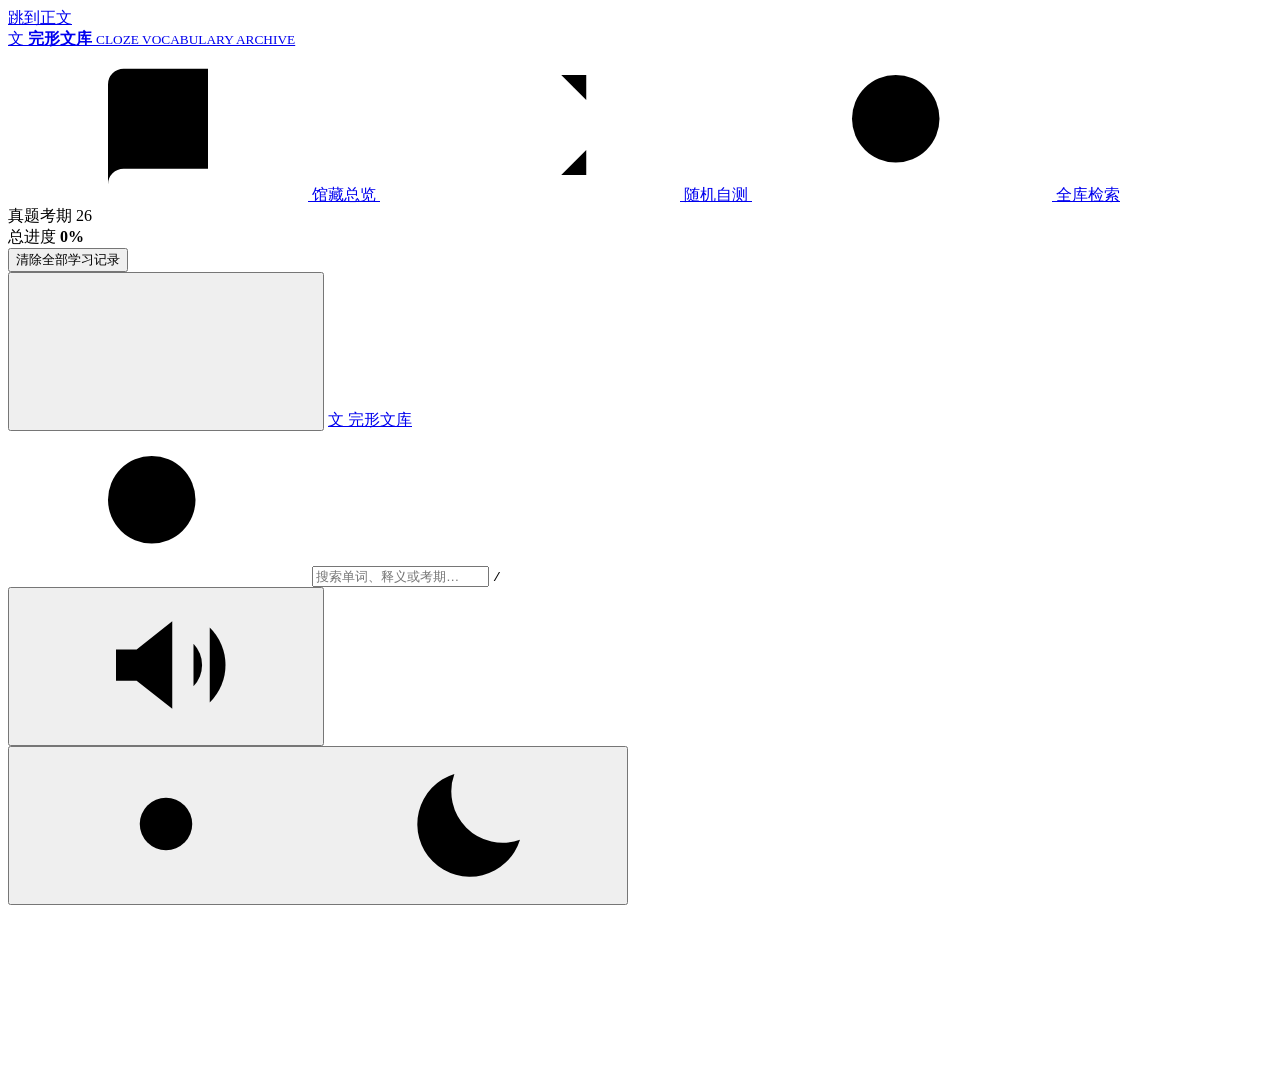
==== index.html @ 335068ad "Add files via upload" ====
<!DOCTYPE html>
<html lang="zh-CN" data-theme="light">
<head>
<meta charset="utf-8">
<meta name="viewport" content="width=device-width, initial-scale=1, viewport-fit=cover">
<title>真题完形补文词汇文库 · 自考英语（专升本）</title>
<meta name="description" content="自考英语（专升本）历年真题完形补文词汇对照文库：收录 2013—2026 年 26 套真题、261 个考点。答案以挖空呈现，点击即可揭示，支持单词发音、检索、随机自测与学习进度记录。">
<meta property="og:title" content="真题完形补文词汇文库">
<meta property="og:description" content="2013—2026 年 26 套自考英语（专升本）真题，261 个完形补文考点。点击挖空揭示答案，支持单词发音、检索、自测与进度记录。">
<meta property="og:type" content="website">
<meta name="theme-color" content="#f4efe4">
<link rel="icon" href="assets/favicon.svg" type="image/svg+xml">
<link rel="stylesheet" href="assets/css/main.css">
<script>
  (function () {
    try {
      var raw = localStorage.getItem("cloze-library-v1");
      var saved = raw ? JSON.parse(raw) : {};
      var theme = saved.theme || (window.matchMedia("(prefers-color-scheme: dark)").matches ? "dark" : "light");
      document.documentElement.dataset.theme = theme;
      document.querySelector('meta[name="theme-color"]').setAttribute("content", theme === "dark" ? "#131519" : "#f4efe4");
    } catch (e) { /* 首次访问或隐私模式 */ }
  })();
</script>
</head>
<body>
<a class="skip-link" href="#view" id="skipLink">跳到正文</a>
<noscript><div class="noscript">本站的挖空揭示、检索与学习进度依赖 JavaScript，请启用后刷新页面。</div></noscript>

<div class="app">
  <aside class="sidebar" id="sidebar" aria-label="文库目录">
    <div class="brand">
      <a class="brand-link" href="#/">
        <span class="seal" aria-hidden="true">文</span>
        <span class="brand-text">
          <strong>完形文库</strong>
          <small>CLOZE&nbsp;VOCABULARY&nbsp;ARCHIVE</small>
        </span>
      </a>
    </div>

    <div class="side-scroll">
      <nav class="side-nav" aria-label="导航">
        <a class="side-link" href="#/" data-nav="home">
          <svg class="icon" aria-hidden="true"><use href="#i-book"></use></svg>
          <span>馆藏总览</span>
        </a>
        <a class="side-link" href="#/quiz" data-nav="quiz">
          <svg class="icon" aria-hidden="true"><use href="#i-shuffle"></use></svg>
          <span>随机自测</span>
        </a>
        <a class="side-link" href="#/search" data-nav="search">
          <svg class="icon" aria-hidden="true"><use href="#i-search"></use></svg>
          <span>全库检索</span>
        </a>

        <div class="side-label">真题考期 <span id="paperCount">26</span></div>
        <div id="paperNav" class="paper-nav"></div>
      </nav>
    </div>

    <div class="side-foot">
      <div class="side-progress-top">
        <span>总进度</span>
        <b id="overallPct">0%</b>
      </div>
      <div class="track"><div class="track-fill" id="overallFill" style="width:0%"></div></div>
      <button class="text-btn" id="resetAll" type="button">清除全部学习记录</button>
    </div>
  </aside>

  <div class="scrim" id="scrim" aria-hidden="true"></div>

  <div class="main">
    <header class="topbar">
      <button class="icon-btn menu-btn" id="menuBtn" type="button" aria-label="打开目录" aria-expanded="false" aria-controls="sidebar">
        <svg class="icon" aria-hidden="true"><use href="#i-menu"></use></svg>
      </button>

      <a class="mini-brand" href="#/">
        <span class="seal seal-sm" aria-hidden="true">文</span>
        <span>完形文库</span>
      </a>

      <form class="search" id="globalSearch" role="search" autocomplete="off">
        <svg class="icon search-icon" aria-hidden="true"><use href="#i-search"></use></svg>
        <input id="globalSearchInput" type="search" placeholder="搜索单词、释义或考期…" aria-label="全库搜索" autocomplete="off" spellcheck="false">
        <kbd aria-hidden="true">/</kbd>
        <div class="search-pop" id="searchPop" hidden></div>
      </form>

      <div class="topbar-actions">
        <div class="voice-wrap" id="voiceWrap">
          <button class="icon-btn voice-btn" id="voiceBtn" type="button" aria-label="发音设置" aria-expanded="false" aria-controls="voicePop" title="发音设置">
            <svg class="icon" aria-hidden="true"><use href="#i-volume"></use></svg>
          </button>
          <div class="voice-pop" id="voicePop" role="dialog" aria-label="发音设置" hidden>
            <div class="voice-pop-head">
              <strong>发音设置</strong>
              <button class="mini-close" id="voiceClose" type="button" aria-label="关闭发音设置">
                <svg class="icon" aria-hidden="true"><use href="#i-close"></use></svg>
              </button>
            </div>
            <label class="voice-field">
              <span>音色</span>
              <select id="voiceSelect">
                <option value="en-US-JennyNeural">美式女声 · Jenny</option>
                <option value="en-US-AriaNeural">美式女声 · Aria</option>
                <option value="en-US-GuyNeural">美式男声 · Guy</option>
                <option value="en-GB-SoniaNeural">英式女声 · Sonia</option>
                <option value="en-GB-RyanNeural">英式男声 · Ryan</option>
                <option value="en-AU-NatashaNeural">澳式女声 · Natasha</option>
              </select>
            </label>
            <label class="voice-field">
              <span>语速</span>
              <select id="speedSelect">
                <option value="0.8">0.8× · 慢速</option>
                <option value="0.9">0.9× · 清晰</option>
                <option value="1">1.0× · 正常</option>
                <option value="1.1">1.1× · 稍快</option>
              </select>
            </label>
            <label class="voice-switch">
              <span>揭示答案后自动发音</span>
              <input type="checkbox" id="autoSpeak">
              <span class="switch-ui" aria-hidden="true"></span>
            </label>
            <button class="btn btn-ghost btn-sm voice-test" id="voiceTest" type="button">
              <svg class="icon" aria-hidden="true"><use href="#i-volume"></use></svg>
              试听 “vocabulary”
            </button>
            <p class="voice-note">由 Edge TTS 在线合成 · 微信 / iOS 首次播放请允许音频</p>
          </div>
        </div>
        <button class="icon-btn" id="themeBtn" type="button" aria-label="切换深色模式" title="切换深色模式">
          <svg class="icon icon-sun" aria-hidden="true"><use href="#i-sun"></use></svg>
          <svg class="icon icon-moon" aria-hidden="true"><use href="#i-moon"></use></svg>
        </button>
      </div>
    </header>

    <main class="view" id="view" tabindex="-1"></main>
  </div>
</div>

<div class="toast" id="toast" role="status" aria-live="polite"></div>

<svg class="svg-sprite" aria-hidden="true" focusable="false" xmlns="http://www.w3.org/2000/svg">
  <symbol id="i-search" viewBox="0 0 24 24"><circle cx="11" cy="11" r="7"></circle><path d="m20 20-3.6-3.6"></path></symbol>
  <symbol id="i-menu" viewBox="0 0 24 24"><path d="M4 7h16M4 12h16M4 17h16"></path></symbol>
  <symbol id="i-close" viewBox="0 0 24 24"><path d="m6 6 12 12M18 6 6 18"></path></symbol>
  <symbol id="i-sun" viewBox="0 0 24 24"><circle cx="12" cy="12" r="4.2"></circle><path d="M12 2.5v2M12 19.5v2M4.3 4.3l1.4 1.4M18.3 18.3l1.4 1.4M2.5 12h2M19.5 12h2M4.3 19.7l1.4-1.4M18.3 5.7l1.4-1.4"></path></symbol>
  <symbol id="i-moon" viewBox="0 0 24 24"><path d="M20 14.5A8.2 8.2 0 0 1 9.5 4a8.4 8.4 0 1 0 10.5 10.5Z"></path></symbol>
  <symbol id="i-book" viewBox="0 0 24 24"><path d="M4 5.5A2.5 2.5 0 0 1 6.5 3H20v16H6.5A2.5 2.5 0 0 0 4 21.5Z"></path><path d="M4 5.5v16"></path><path d="M8 7h8"></path></symbol>
  <symbol id="i-shuffle" viewBox="0 0 24 24"><path d="M17 4h4v4M21 4l-6.5 6.5M3 20l6-6M17 20h4v-4M21 20l-5-5M3 4l5 5"></path></symbol>
  <symbol id="i-arrow-left" viewBox="0 0 24 24"><path d="M19 12H5M11 6l-6 6 6 6"></path></symbol>
  <symbol id="i-arrow-right" viewBox="0 0 24 24"><path d="M5 12h14M13 6l6 6-6 6"></path></symbol>
  <symbol id="i-rotate" viewBox="0 0 24 24"><path d="M3 12a9 9 0 1 0 3-6.7L3 8"></path><path d="M3 3v5h5"></path></symbol>
  <symbol id="i-check" viewBox="0 0 24 24"><path d="m5 12.5 4.5 4.5L19 7"></path></symbol>
  <symbol id="i-eye" viewBox="0 0 24 24"><path d="M2.5 12S6 5.5 12 5.5 21.5 12 21.5 12 18 18.5 12 18.5 2.5 12 2.5 12Z"></path><circle cx="12" cy="12" r="3"></circle></symbol>
  <symbol id="i-volume" viewBox="0 0 24 24"><path d="M4 9.5v5h3.3L13 19V5L7.3 9.5H4Z"></path><path d="M16.4 8.6a4.9 4.9 0 0 1 0 6.8"></path><path d="M19 6a8.4 8.4 0 0 1 0 12"></path></symbol>
</svg>

<script src="assets/js/data.js"></script>
<script src="assets/js/app.js"></script>
</body>
</html>
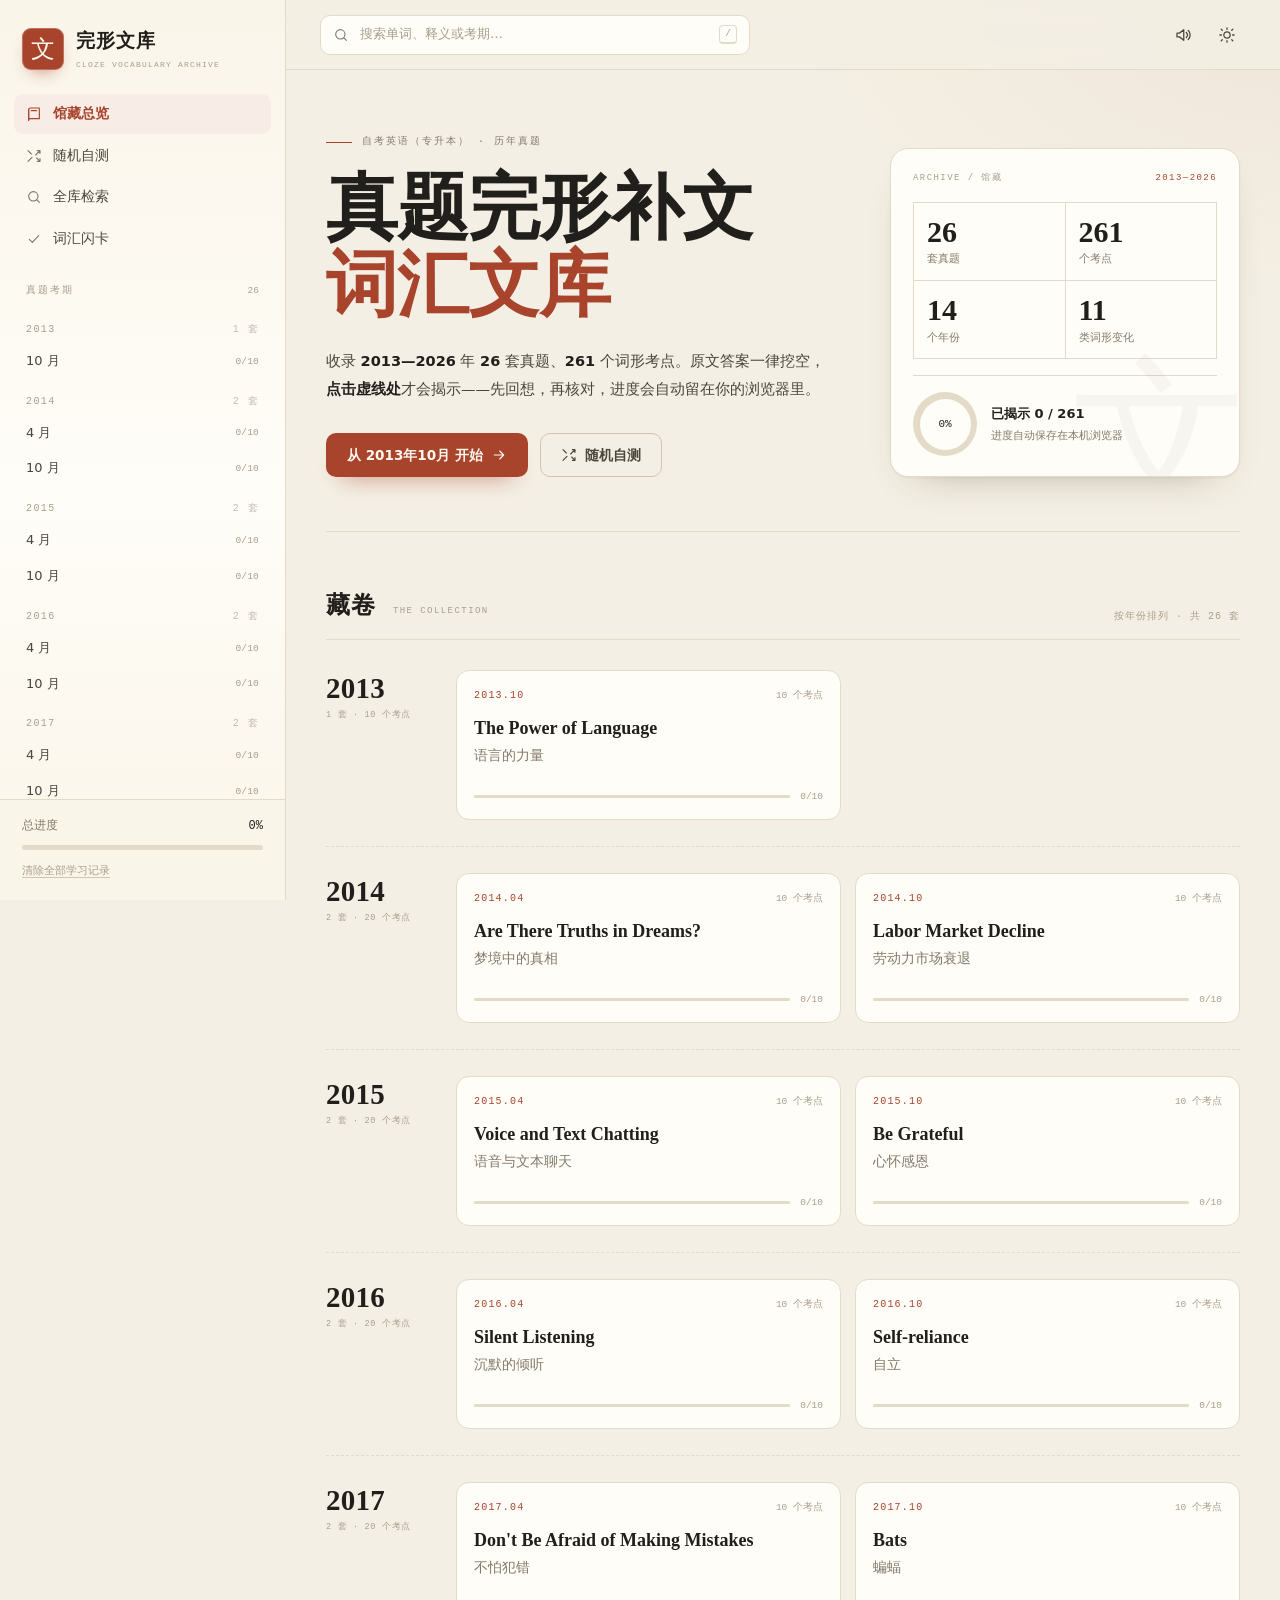
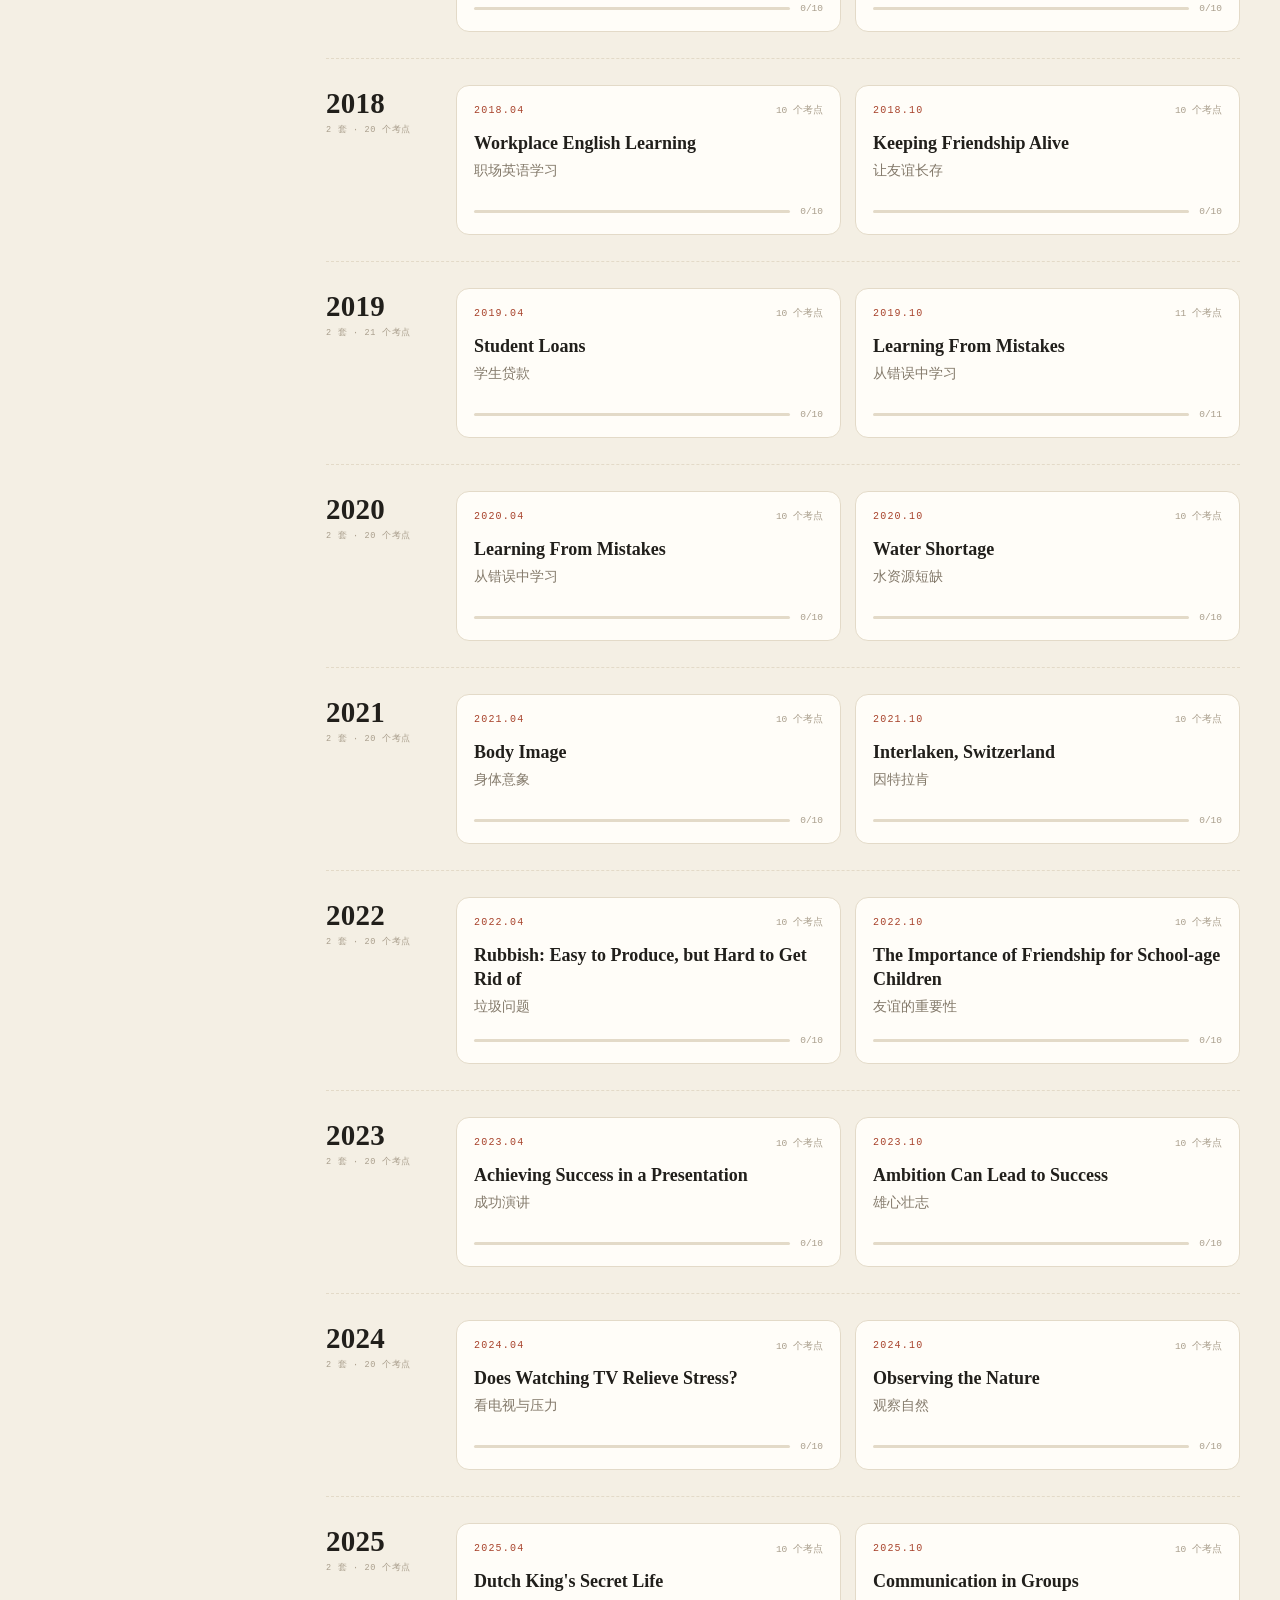
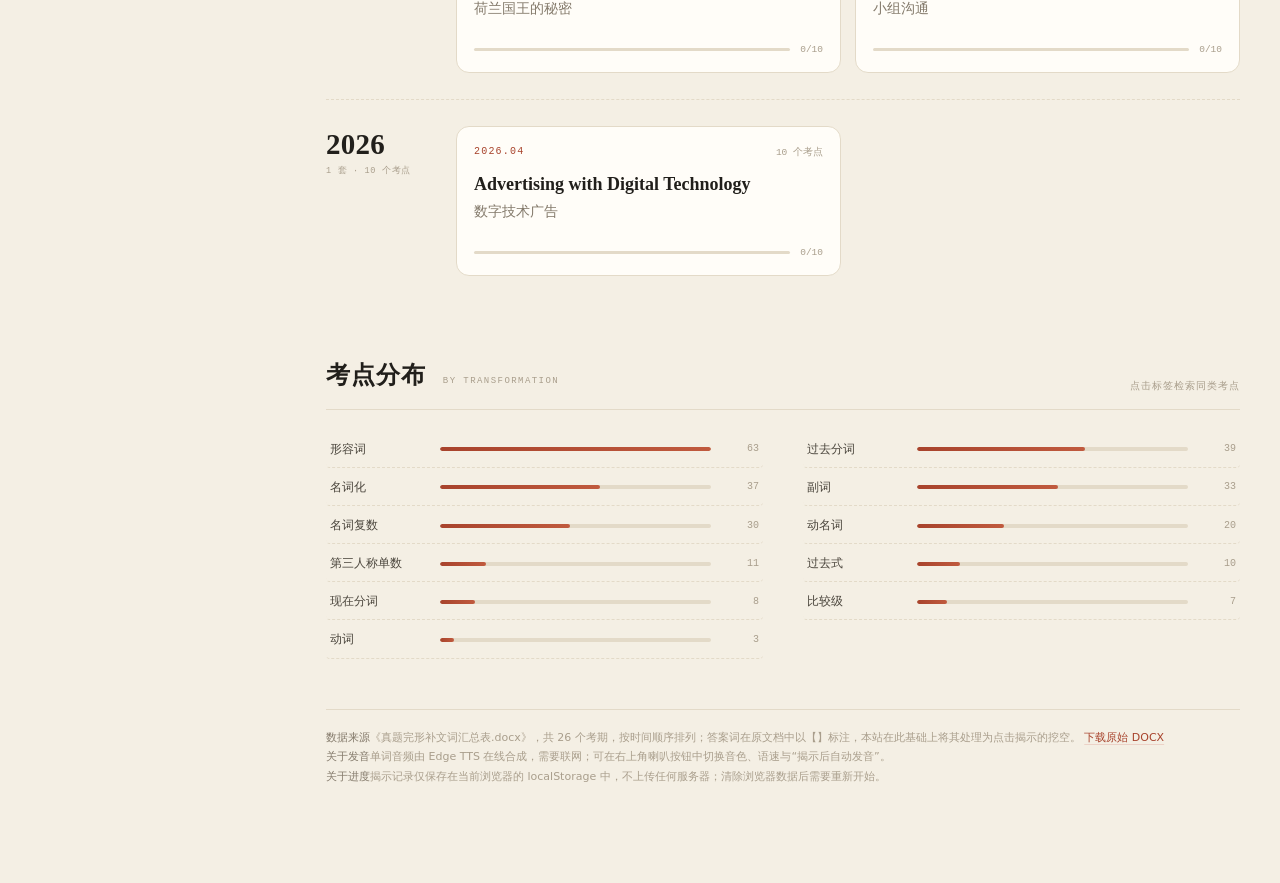
==== commit b98dd7af: "Add files via upload" ====
--- a/index.html
+++ b/index.html
@@ -52,6 +52,10 @@
         <a class="side-link" href="#/search" data-nav="search">
           <svg class="icon" aria-hidden="true"><use href="#i-search"></use></svg>
           <span>全库检索</span>
+        </a>
+        <a class="side-link" href="flashcards/index.html">
+          <svg class="icon" aria-hidden="true"><use href="#i-check"></use></svg>
+          <span>词汇闪卡</span>
         </a>
 
         <div class="side-label">真题考期 <span id="paperCount">26</span></div>
@@ -156,6 +160,7 @@
   <symbol id="i-shuffle" viewBox="0 0 24 24"><path d="M17 4h4v4M21 4l-6.5 6.5M3 20l6-6M17 20h4v-4M21 20l-5-5M3 4l5 5"></path></symbol>
   <symbol id="i-arrow-left" viewBox="0 0 24 24"><path d="M19 12H5M11 6l-6 6 6 6"></path></symbol>
   <symbol id="i-arrow-right" viewBox="0 0 24 24"><path d="M5 12h14M13 6l6 6-6 6"></path></symbol>
+  <symbol id="i-arrow-down" viewBox="0 0 24 24"><path d="M12 4v15M6 13l6 6 6-6"></path></symbol>
   <symbol id="i-rotate" viewBox="0 0 24 24"><path d="M3 12a9 9 0 1 0 3-6.7L3 8"></path><path d="M3 3v5h5"></path></symbol>
   <symbol id="i-check" viewBox="0 0 24 24"><path d="m5 12.5 4.5 4.5L19 7"></path></symbol>
   <symbol id="i-eye" viewBox="0 0 24 24"><path d="M2.5 12S6 5.5 12 5.5 21.5 12 21.5 12 18 18.5 12 18.5 2.5 12 2.5 12Z"></path><circle cx="12" cy="12" r="3"></circle></symbol>
--- a/assets/css/main.css
+++ b/assets/css/main.css
@@ -0,0 +1,1698 @@
+/* ==========================================================================
+   真题完形补文词汇文库 · 主样式
+   设计语言：纸本文库 / 朱砂印章 / 宋体标题 / 克制的动效
+   ========================================================================== */
+
+/* ---------- 1. 变量 ---------- */
+:root {
+  --bg: #f4efe4;
+  --bg-deep: #ece4d3;
+  --panel: #fffdf8;
+  --panel-2: #faf5e9;
+  --ink: #211f1b;
+  --ink-2: #4b463d;
+  --muted: #847a6b;
+  --faint: #a99e8c;
+  --line: #e3dac8;
+  --line-2: #d2c5ad;
+  --accent: #a8432c;
+  --accent-2: #c05a3e;
+  --accent-wash: #f8ece6;
+  --accent-line: #ecd2c7;
+  --green: #3c5f4d;
+  --green-wash: #e7efe8;
+
+  --shadow: 0 1px 2px rgba(60, 45, 25, .05), 0 18px 40px -28px rgba(60, 45, 25, .45);
+  --shadow-pop: 0 18px 50px -24px rgba(40, 30, 15, .45);
+
+  --serif: "Noto Serif SC", "Source Han Serif SC", "Songti SC", "STSong", "SimSun", serif;
+  --sans: "Inter", "PingFang SC", "Hiragino Sans GB", "Microsoft YaHei", system-ui, -apple-system, sans-serif;
+  --en: "Iowan Old Style", "Palatino Linotype", "Book Antiqua", Georgia, "Times New Roman", serif;
+  --mono: "JetBrains Mono", "SFMono-Regular", Consolas, "Liberation Mono", monospace;
+
+  --r: 16px;
+  --topbar-h: 70px;
+  --side-w: 286px;
+  --safe-top: env(safe-area-inset-top, 0px);
+  --safe-right: env(safe-area-inset-right, 0px);
+  --safe-bottom: env(safe-area-inset-bottom, 0px);
+  --safe-left: env(safe-area-inset-left, 0px);
+}
+
+[data-theme="dark"] {
+  --bg: #131519;
+  --bg-deep: #0e1013;
+  --panel: #1b1e24;
+  --panel-2: #171a1f;
+  --ink: #ece6d9;
+  --ink-2: #c3bcae;
+  --muted: #988f80;
+  --faint: #6f695d;
+  --line: #2b2f36;
+  --line-2: #3b404a;
+  --accent: #e0795c;
+  --accent-2: #ef9277;
+  --accent-wash: #2a1c18;
+  --accent-line: #4a2d25;
+  --green: #9cc2ac;
+  --green-wash: #1c2a23;
+
+  --shadow: 0 1px 2px rgba(0, 0, 0, .3), 0 18px 40px -28px rgba(0, 0, 0, .7);
+  --shadow-pop: 0 18px 50px -20px rgba(0, 0, 0, .75);
+}
+
+/* ---------- 2. 基础 ---------- */
+*, *::before, *::after { box-sizing: border-box; }
+
+html { -webkit-text-size-adjust: 100%; }
+
+body {
+  margin: 0;
+  min-height: 100vh;
+  font-family: var(--sans);
+  font-size: 14px;
+  line-height: 1.6;
+  color: var(--ink);
+  background:
+    radial-gradient(1200px 620px at 12% -12%, rgba(255, 255, 255, .55), transparent 62%),
+    radial-gradient(900px 520px at 102% 0%, rgba(168, 67, 44, .055), transparent 58%),
+    var(--bg);
+  -webkit-font-smoothing: antialiased;
+  -webkit-tap-highlight-color: transparent;
+  text-rendering: optimizeLegibility;
+}
+
+[data-theme="dark"] body {
+  background:
+    radial-gradient(1200px 620px at 12% -12%, rgba(255, 255, 255, .035), transparent 62%),
+    radial-gradient(900px 520px at 102% 0%, rgba(224, 121, 92, .05), transparent 58%),
+    var(--bg);
+}
+
+h1, h2, h3, h4, p, figure { margin: 0; }
+
+a { color: inherit; text-decoration: none; }
+
+button, input { font: inherit; color: inherit; }
+
+button { padding: 0; background: none; border: 0; }
+
+button, a, select, input { touch-action: manipulation; }
+
+[hidden] { display: none !important; }
+
+::selection { background: var(--accent); color: #fff; }
+
+:focus-visible {
+  outline: 2px solid var(--accent);
+  outline-offset: 2px;
+  border-radius: 4px;
+}
+
+.icon {
+  width: 18px;
+  height: 18px;
+  flex: none;
+  fill: none;
+  stroke: currentColor;
+  stroke-width: 1.7;
+  stroke-linecap: round;
+  stroke-linejoin: round;
+}
+
+.svg-sprite { position: absolute; width: 0; height: 0; overflow: hidden; }
+
+.skip-link {
+  position: fixed;
+  top: -60px;
+  left: 16px;
+  z-index: 200;
+  padding: 10px 16px;
+  border-radius: 8px;
+  background: var(--ink);
+  color: var(--bg);
+  font-size: 13px;
+  transition: top .2s ease;
+}
+.skip-link:focus { top: 12px; }
+
+.noscript {
+  margin: 16px;
+  padding: 12px 16px;
+  border: 1px solid var(--line);
+  border-radius: 10px;
+  background: var(--panel);
+  color: var(--ink-2);
+  font-size: 13px;
+}
+
+/* ---------- 3. 布局 ---------- */
+.app {
+  display: grid;
+  grid-template-columns: var(--side-w) minmax(0, 1fr);
+  min-height: 100vh;
+}
+
+.main { min-width: 0; }
+
+.view {
+  max-width: 1180px;
+  margin: 0 auto;
+  padding: 36px 40px 96px;
+  outline: none;
+}
+
+/* ---------- 4. 侧栏 ---------- */
+.sidebar {
+  position: sticky;
+  top: 0;
+  z-index: 50;
+  display: flex;
+  flex-direction: column;
+  height: 100vh;
+  height: 100dvh;
+  padding-top: var(--safe-top);
+  background: linear-gradient(180deg, var(--panel-2), var(--panel) 55%, var(--panel-2));
+  border-right: 1px solid var(--line);
+}
+
+.brand { padding: 26px 22px 18px; }
+
+.brand-link { display: flex; align-items: center; gap: 12px; }
+
+.seal {
+  display: grid;
+  place-items: center;
+  width: 42px;
+  height: 42px;
+  flex: none;
+  border-radius: 9px;
+  background: var(--accent);
+  color: #fff8f1;
+  font-family: var(--serif);
+  font-size: 24px;
+  line-height: 1;
+  box-shadow: inset 0 0 0 1px rgba(255, 255, 255, .25), 0 8px 18px -10px rgba(168, 67, 44, .9);
+}
+.seal-sm { width: 30px; height: 30px; font-size: 17px; border-radius: 7px; }
+
+.brand-text { display: flex; flex-direction: column; gap: 3px; min-width: 0; }
+.brand-text strong {
+  font-family: var(--serif);
+  font-size: 19px;
+  font-weight: 700;
+  letter-spacing: .06em;
+  color: var(--ink);
+}
+.brand-text small {
+  font-family: var(--mono);
+  font-size: 8px;
+  letter-spacing: .15em;
+  color: var(--faint);
+  white-space: nowrap;
+}
+
+.side-scroll {
+  flex: 1;
+  min-height: 0;
+  overflow-y: auto;
+  overscroll-behavior: contain;
+  scrollbar-width: thin;
+  scrollbar-color: var(--line-2) transparent;
+  padding: 4px 14px 18px;
+}
+.side-scroll::-webkit-scrollbar { width: 6px; }
+.side-scroll::-webkit-scrollbar-thumb { background: var(--line-2); border-radius: 3px; }
+
+.side-nav { display: flex; flex-direction: column; gap: 2px; }
+
+.side-link {
+  display: flex;
+  align-items: center;
+  gap: 11px;
+  padding: 9px 12px;
+  border-radius: 9px;
+  color: var(--ink-2);
+  font-size: 13.5px;
+  transition: background-color .15s, color .15s;
+}
+.side-link .icon { width: 16px; height: 16px; opacity: .72; }
+.side-link:hover { background: var(--bg-deep); color: var(--ink); }
+.side-link.is-active { background: var(--accent-wash); color: var(--accent); font-weight: 600; }
+.side-link.is-active .icon { opacity: 1; }
+
+.side-label {
+  display: flex;
+  align-items: center;
+  justify-content: space-between;
+  margin: 22px 12px 8px;
+  font-family: var(--mono);
+  font-size: 9.5px;
+  letter-spacing: .2em;
+  color: var(--faint);
+}
+.side-label span { letter-spacing: 0; }
+
+.paper-nav { display: flex; flex-direction: column; gap: 1px; }
+
+.side-year {
+  display: flex;
+  justify-content: space-between;
+  padding: 14px 12px 5px;
+  font-family: var(--mono);
+  font-size: 10px;
+  letter-spacing: .14em;
+  color: var(--faint);
+}
+.side-year em { font-style: normal; opacity: .7; }
+
+.side-paper {
+  display: flex;
+  align-items: center;
+  justify-content: space-between;
+  gap: 8px;
+  padding: 7px 12px;
+  border-radius: 8px;
+  color: var(--ink-2);
+  font-size: 13px;
+  transition: background-color .15s, color .15s;
+}
+.side-paper:hover { background: var(--bg-deep); color: var(--ink); }
+.side-paper.is-active {
+  background: var(--panel);
+  color: var(--accent);
+  font-weight: 600;
+  box-shadow: inset 0 0 0 1px var(--line), 0 6px 14px -12px rgba(60, 45, 25, .6);
+}
+.side-count {
+  font-family: var(--mono);
+  font-size: 9.5px;
+  font-weight: 400;
+  letter-spacing: .02em;
+  color: var(--faint);
+}
+.side-paper.is-complete .side-count { color: var(--green); }
+
+.side-foot {
+  flex: none;
+  padding: 16px 22px 20px;
+  padding-bottom: max(20px, env(safe-area-inset-bottom));
+  border-top: 1px solid var(--line);
+  background: var(--panel-2);
+}
+.side-progress-top {
+  display: flex;
+  justify-content: space-between;
+  align-items: baseline;
+  margin-bottom: 8px;
+  font-size: 11.5px;
+  color: var(--muted);
+}
+.side-progress-top b { font-family: var(--mono); font-size: 12px; color: var(--ink); font-weight: 500; }
+
+.track { height: 5px; border-radius: 3px; background: var(--line); overflow: hidden; }
+.track-fill {
+  height: 100%;
+  width: 0;
+  border-radius: 3px;
+  background: linear-gradient(90deg, var(--accent), var(--accent-2));
+  transition: width .4s ease;
+}
+
+.text-btn {
+  margin-top: 12px;
+  font-size: 10.5px;
+  color: var(--faint);
+  cursor: pointer;
+  text-decoration: underline;
+  text-underline-offset: 3px;
+  text-decoration-color: var(--line-2);
+}
+.text-btn:hover { color: var(--accent); }
+
+/* ---------- 5. 顶栏 ---------- */
+.topbar {
+  position: sticky;
+  top: 0;
+  z-index: 40;
+  display: flex;
+  align-items: center;
+  gap: 14px;
+  height: calc(var(--topbar-h) + var(--safe-top));
+  padding: 0 34px;
+  padding-top: var(--safe-top);
+  padding-left: max(34px, var(--safe-left));
+  padding-right: max(34px, var(--safe-right));
+  border-bottom: 1px solid var(--line);
+  background: rgba(244, 239, 228, .86);
+  -webkit-backdrop-filter: blur(14px);
+  backdrop-filter: blur(14px);
+}
+[data-theme="dark"] .topbar { background: rgba(19, 21, 25, .84); }
+
+.icon-btn {
+  display: inline-flex;
+  align-items: center;
+  justify-content: center;
+  width: 38px;
+  height: 38px;
+  flex: none;
+  border-radius: 9px;
+  color: var(--ink-2);
+  cursor: pointer;
+  transition: background-color .15s, color .15s;
+}
+.icon-btn:hover { background: var(--bg-deep); color: var(--ink); }
+
+.menu-btn, .mini-brand { display: none; }
+
+.mini-brand { align-items: center; gap: 9px; font-family: var(--serif); font-size: 15px; font-weight: 600; }
+
+.topbar-actions { display: flex; align-items: center; gap: 6px; margin-left: auto; }
+
+.voice-wrap { position: relative; display: flex; }
+
+.voice-btn.is-open { background: var(--accent-wash); color: var(--accent); }
+
+.voice-pop {
+  position: absolute;
+  top: calc(100% + 10px);
+  right: 0;
+  z-index: 70;
+  width: 322px;
+  max-height: calc(100vh - var(--topbar-h) - var(--safe-top) - 24px);
+  overflow-y: auto;
+  overscroll-behavior: contain;
+  padding: 16px;
+  border: 1px solid var(--line);
+  border-radius: 14px;
+  background: var(--panel);
+  box-shadow: var(--shadow-pop);
+}
+
+.voice-pop-head {
+  display: flex;
+  align-items: center;
+  justify-content: space-between;
+  gap: 10px;
+  margin-bottom: 4px;
+}
+.voice-pop-head strong {
+  font-family: var(--serif);
+  font-size: 16px;
+  font-weight: 600;
+  letter-spacing: .04em;
+}
+.mini-close {
+  display: grid;
+  place-items: center;
+  width: 28px;
+  height: 28px;
+  border-radius: 7px;
+  color: var(--muted);
+  cursor: pointer;
+}
+.mini-close:hover { background: var(--bg-deep); color: var(--ink); }
+.mini-close .icon { width: 16px; height: 16px; }
+
+.voice-field {
+  display: flex;
+  align-items: center;
+  justify-content: space-between;
+  gap: 12px;
+  margin-top: 12px;
+  font-size: 12px;
+  color: var(--muted);
+}
+.voice-field select {
+  width: 202px;
+  height: 36px;
+  padding: 0 8px;
+  border: 1px solid var(--line);
+  border-radius: 8px;
+  outline: none;
+  background: var(--panel-2);
+  color: var(--ink);
+  font-size: 13px;
+  cursor: pointer;
+}
+.voice-field select:focus {
+  border-color: var(--accent);
+  box-shadow: 0 0 0 3px var(--accent-wash);
+}
+
+.voice-switch {
+  position: relative;
+  display: flex;
+  align-items: center;
+  justify-content: space-between;
+  gap: 12px;
+  margin-top: 15px;
+  font-size: 12px;
+  color: var(--muted);
+  cursor: pointer;
+}
+.voice-switch input {
+  position: absolute;
+  width: 0;
+  height: 0;
+  opacity: 0;
+}
+.switch-ui {
+  position: relative;
+  flex: none;
+  width: 38px;
+  height: 22px;
+  border-radius: 99px;
+  background: var(--line);
+  transition: background-color .18s;
+}
+.switch-ui::after {
+  content: "";
+  position: absolute;
+  top: 3px;
+  left: 3px;
+  width: 16px;
+  height: 16px;
+  border-radius: 50%;
+  background: var(--panel);
+  box-shadow: 0 1px 3px rgba(0, 0, 0, .22);
+  transition: transform .18s;
+}
+.voice-switch input:checked + .switch-ui { background: var(--accent); }
+.voice-switch input:checked + .switch-ui::after { transform: translateX(16px); }
+.voice-switch input:focus-visible + .switch-ui {
+  outline: 2px solid var(--accent);
+  outline-offset: 2px;
+}
+
+.voice-test {
+  width: 100%;
+  margin-top: 16px;
+  justify-content: center;
+}
+.voice-test.is-loading { opacity: .6; pointer-events: none; }
+.voice-test.is-playing {
+  border-color: var(--accent-line);
+  background: var(--accent-wash);
+  color: var(--accent);
+}
+
+.voice-note {
+  margin-top: 10px;
+  font-size: 10px;
+  line-height: 1.65;
+  color: var(--faint);
+}
+
+[data-theme="light"] .icon-moon { display: none; }
+[data-theme="dark"] .icon-sun { display: none; }
+
+/* ---------- 6. 搜索 ---------- */
+.search {
+  position: relative;
+  display: flex;
+  align-items: center;
+  gap: 9px;
+  width: 100%;
+  max-width: 430px;
+  min-width: 0;
+  height: 40px;
+  padding: 0 12px;
+  border: 1px solid var(--line);
+  border-radius: 10px;
+  background: var(--panel);
+  transition: border-color .15s, box-shadow .15s;
+}
+.search:focus-within {
+  border-color: var(--accent-line);
+  box-shadow: 0 0 0 3px var(--accent-wash);
+}
+.search-icon { width: 16px; height: 16px; color: var(--muted); }
+.search input {
+  flex: 1;
+  min-width: 0;
+  border: 0;
+  background: none;
+  outline: none;
+  font-size: 13px;
+  color: var(--ink);
+}
+.search input::placeholder { color: var(--faint); }
+.search input::-webkit-search-cancel-button { -webkit-appearance: none; }
+.search kbd {
+  flex: none;
+  padding: 1px 5px;
+  border: 1px solid var(--line);
+  border-bottom-width: 2px;
+  border-radius: 4px;
+  font-family: var(--mono);
+  font-size: 9.5px;
+  line-height: 1.4;
+  color: var(--faint);
+}
+
+.search-pop {
+  position: absolute;
+  top: calc(100% + 8px);
+  left: -1px;
+  right: -1px;
+  max-height: min(66vh, 520px);
+  overflow-y: auto;
+  padding: 6px;
+  border: 1px solid var(--line);
+  border-radius: 12px;
+  background: var(--panel);
+  box-shadow: var(--shadow-pop);
+  z-index: 60;
+}
+
+.pop-head {
+  padding: 7px 10px 6px;
+  font-family: var(--mono);
+  font-size: 9.5px;
+  letter-spacing: .14em;
+  color: var(--faint);
+}
+
+.pop-row {
+  display: grid;
+  grid-template-columns: 78px minmax(0, 1fr);
+  gap: 4px 10px;
+  padding: 8px 10px;
+  border-radius: 8px;
+  transition: background-color .12s;
+}
+.pop-row:hover, .pop-row:focus-visible { background: var(--accent-wash); }
+.pop-row .pop-paper { grid-row: span 2; font-family: var(--mono); font-size: 9.5px; color: var(--faint); padding-top: 2px; }
+.pop-word { font-family: var(--en); font-size: 14.5px; color: var(--ink); white-space: nowrap; overflow: hidden; text-overflow: ellipsis; }
+.pop-word i { font-style: normal; color: var(--faint); margin: 0 5px; }
+.pop-word b { color: var(--accent); font-weight: 600; }
+.pop-gloss { font-size: 11px; color: var(--muted); white-space: nowrap; overflow: hidden; text-overflow: ellipsis; }
+
+.pop-all {
+  display: flex;
+  align-items: center;
+  justify-content: space-between;
+  margin-top: 4px;
+  padding: 10px;
+  border-top: 1px solid var(--line);
+  border-radius: 0 0 8px 8px;
+  font-size: 12px;
+  color: var(--accent);
+  font-weight: 600;
+}
+.pop-all:hover { background: var(--accent-wash); }
+.pop-empty { padding: 20px 14px; text-align: center; font-size: 12.5px; color: var(--muted); }
+
+/* ---------- 7. 首页 · 头图 ---------- */
+.hero {
+  position: relative;
+  display: grid;
+  grid-template-columns: minmax(0, 1fr) 350px;
+  gap: 54px;
+  align-items: end;
+  padding: 28px 0 54px;
+  border-bottom: 1px solid var(--line);
+}
+
+.eyebrow {
+  display: flex;
+  align-items: center;
+  gap: 10px;
+  font-family: var(--mono);
+  font-size: 10px;
+  letter-spacing: .2em;
+  color: var(--muted);
+  text-transform: uppercase;
+}
+.eyebrow::before { content: ""; width: 26px; height: 1px; background: var(--accent); }
+
+.hero h1 {
+  margin: 20px 0 22px;
+  font-family: var(--serif);
+  font-size: clamp(42px, 5.6vw, 72px);
+  font-weight: 600;
+  line-height: 1.08;
+  letter-spacing: -.012em;
+  color: var(--ink);
+}
+.hero h1 span { display: block; color: var(--accent); }
+
+.lede {
+  max-width: 540px;
+  font-size: 14.5px;
+  line-height: 1.95;
+  color: var(--ink-2);
+}
+.lede b { font-weight: 600; color: var(--ink); }
+
+.hero-actions { display: flex; flex-wrap: wrap; gap: 12px; margin-top: 30px; }
+
+.btn {
+  display: inline-flex;
+  align-items: center;
+  justify-content: center;
+  gap: 8px;
+  height: 44px;
+  padding: 0 20px;
+  border: 1px solid transparent;
+  border-radius: 10px;
+  font-family: var(--sans);
+  font-size: 13.5px;
+  font-weight: 600;
+  white-space: nowrap;
+  cursor: pointer;
+  transition: background-color .18s, border-color .18s, color .18s, transform .18s;
+}
+.btn .icon { width: 16px; height: 16px; }
+.btn-primary {
+  background: var(--accent);
+  color: #fff8f1;
+  box-shadow: 0 12px 24px -16px rgba(168, 67, 44, .95);
+}
+.btn-primary:hover { background: var(--accent-2); transform: translateY(-1px); }
+.btn-ghost { border-color: var(--line-2); color: var(--ink-2); background: transparent; }
+.btn-ghost:hover { border-color: var(--accent); color: var(--accent); background: var(--accent-wash); }
+.btn-sm { height: 34px; padding: 0 13px; font-size: 12px; border-radius: 8px; }
+
+.hero-card {
+  position: relative;
+  overflow: hidden;
+  padding: 22px 22px 20px;
+  border: 1px solid var(--line);
+  border-radius: 18px;
+  background: var(--panel);
+  box-shadow: var(--shadow);
+}
+.hero-card::before {
+  content: "文";
+  position: absolute;
+  right: -12px;
+  bottom: -58px;
+  font-family: var(--serif);
+  font-size: 180px;
+  line-height: 1;
+  color: var(--ink);
+  opacity: .035;
+  pointer-events: none;
+}
+.hero-card-head {
+  display: flex;
+  align-items: center;
+  justify-content: space-between;
+  font-family: var(--mono);
+  font-size: 9px;
+  letter-spacing: .16em;
+  color: var(--faint);
+}
+.hero-card-head b { color: var(--accent); font-weight: 500; }
+
+.stats-grid {
+  display: grid;
+  grid-template-columns: 1fr 1fr;
+  margin-top: 16px;
+  border-top: 1px solid var(--line);
+  border-left: 1px solid var(--line);
+}
+.stat {
+  padding: 13px 0 13px 13px;
+  border-right: 1px solid var(--line);
+  border-bottom: 1px solid var(--line);
+}
+.stat b {
+  display: block;
+  font-family: var(--serif);
+  font-size: 30px;
+  font-weight: 600;
+  line-height: 1.05;
+  color: var(--ink);
+}
+.stat span { display: block; margin-top: 3px; font-size: 10.5px; color: var(--muted); }
+
+.hero-progress {
+  display: flex;
+  align-items: center;
+  gap: 14px;
+  margin-top: 16px;
+  padding-top: 16px;
+  border-top: 1px solid var(--line);
+}
+.ring {
+  --pct: 0;
+  display: grid;
+  place-items: center;
+  width: 64px;
+  height: 64px;
+  flex: none;
+  border-radius: 50%;
+  background: conic-gradient(var(--accent) calc(var(--pct) * 1%), var(--line) 0);
+}
+.ring-inner {
+  display: grid;
+  place-items: center;
+  width: 51px;
+  height: 51px;
+  border-radius: 50%;
+  background: var(--panel);
+  font-family: var(--mono);
+  font-size: 11px;
+  color: var(--ink);
+}
+.hero-progress-text { display: flex; flex-direction: column; gap: 2px; font-size: 11px; color: var(--muted); }
+.hero-progress-text b { font-size: 13px; font-weight: 600; color: var(--ink); }
+
+/* ---------- 8. 首页 · 年份与试卷 ---------- */
+.section-head {
+  display: flex;
+  align-items: flex-end;
+  justify-content: space-between;
+  gap: 20px;
+  margin: 54px 0 4px;
+  padding-bottom: 14px;
+  border-bottom: 1px solid var(--line);
+}
+.section-head h2 {
+  font-family: var(--serif);
+  font-size: 24px;
+  font-weight: 600;
+  letter-spacing: .04em;
+}
+.section-head h2 small {
+  margin-left: 10px;
+  font-family: var(--mono);
+  font-size: 9px;
+  font-weight: 400;
+  letter-spacing: .16em;
+  color: var(--faint);
+}
+.section-head p { font-family: var(--mono); font-size: 10px; letter-spacing: .1em; color: var(--faint); text-align: right; }
+
+.year-block {
+  display: grid;
+  grid-template-columns: 104px minmax(0, 1fr);
+  gap: 26px;
+  padding: 26px 0;
+  border-bottom: 1px dashed var(--line);
+}
+.year-block:last-of-type { border-bottom: 0; }
+
+.year-label {
+  position: sticky;
+  top: calc(var(--topbar-h) + var(--safe-top) + 20px);
+  align-self: start;
+  padding-top: 4px;
+  font-family: var(--serif);
+  font-size: 29px;
+  font-weight: 600;
+  line-height: 1;
+  color: var(--ink);
+  letter-spacing: .01em;
+}
+.year-label small {
+  display: block;
+  margin-top: 8px;
+  font-family: var(--mono);
+  font-size: 8.5px;
+  font-weight: 400;
+  letter-spacing: .08em;
+  color: var(--faint);
+  white-space: nowrap;
+}
+
+.paper-grid {
+  display: grid;
+  grid-template-columns: repeat(auto-fill, minmax(268px, 1fr));
+  gap: 14px;
+}
+
+.paper-card {
+  position: relative;
+  display: flex;
+  flex-direction: column;
+  min-height: 150px;
+  padding: 17px 17px 15px;
+  border: 1px solid var(--line);
+  border-radius: 13px;
+  background: var(--panel);
+  transition: transform .2s ease, border-color .2s ease, box-shadow .2s ease;
+}
+.paper-card::after {
+  content: "";
+  position: absolute;
+  left: 17px;
+  right: 17px;
+  bottom: 0;
+  height: 2px;
+  background: linear-gradient(90deg, var(--accent), var(--accent-2));
+  transform: scaleX(0);
+  transform-origin: left;
+  transition: transform .25s ease;
+}
+.paper-card:hover {
+  transform: translateY(-3px);
+  border-color: var(--line-2);
+  box-shadow: var(--shadow);
+}
+.paper-card:hover::after { transform: scaleX(1); }
+
+.paper-card-top {
+  display: flex;
+  align-items: center;
+  justify-content: space-between;
+  gap: 10px;
+}
+.paper-date {
+  font-family: var(--mono);
+  font-size: 10px;
+  letter-spacing: .12em;
+  color: var(--accent);
+}
+.paper-count { font-family: var(--mono); font-size: 9.5px; color: var(--faint); }
+
+.paper-card h3 {
+  margin: 12px 0 5px;
+  font-family: var(--serif);
+  font-size: 18px;
+  font-weight: 600;
+  line-height: 1.35;
+  color: var(--ink);
+  display: -webkit-box;
+  -webkit-line-clamp: 2;
+  -webkit-box-orient: vertical;
+  overflow: hidden;
+}
+.paper-zh {
+  font-size: 11.5px;
+  color: var(--muted);
+  white-space: nowrap;
+  overflow: hidden;
+  text-overflow: ellipsis;
+}
+
+.paper-card-foot {
+  display: flex;
+  align-items: center;
+  gap: 10px;
+  margin-top: auto;
+  padding-top: 15px;
+}
+.mini-track { flex: 1; height: 3px; border-radius: 2px; background: var(--line); overflow: hidden; }
+.mini-fill { display: block; height: 100%; width: 0; border-radius: 2px; background: var(--accent); transition: width .3s; }
+.mini-text { font-family: var(--mono); font-size: 9.5px; color: var(--faint); }
+.paper-card.is-complete .mini-fill { background: var(--green); }
+
+/* ---------- 9. 考点分布 ---------- */
+.dist {
+  display: grid;
+  grid-template-columns: 1fr 1fr;
+  gap: 2px 40px;
+  padding: 18px 0 6px;
+}
+.dist-row {
+  display: grid;
+  grid-template-columns: 96px minmax(0, 1fr) 34px;
+  align-items: center;
+  gap: 14px;
+  padding: 8px 4px;
+  border-bottom: 1px dashed var(--line);
+  border-radius: 4px;
+  transition: background-color .15s;
+}
+.dist-row:hover { background: var(--panel); }
+.dist-name { font-size: 12px; color: var(--ink-2); }
+.dist-bar { height: 4px; border-radius: 2px; background: var(--line); overflow: hidden; }
+.dist-bar span { display: block; height: 100%; border-radius: 2px; background: linear-gradient(90deg, var(--accent), var(--accent-2)); }
+.dist-count { font-family: var(--mono); font-size: 10px; color: var(--faint); text-align: right; }
+
+.source-note {
+  margin-top: 44px;
+  padding-top: 18px;
+  border-top: 1px solid var(--line);
+  font-size: 11px;
+  line-height: 1.8;
+  color: var(--faint);
+}
+.source-note b { color: var(--muted); font-weight: 500; }
+.source-note a {
+  color: var(--accent);
+  text-decoration: underline;
+  text-underline-offset: 3px;
+  text-decoration-color: var(--accent-line);
+}
+.source-note a:hover { text-decoration-color: var(--accent); }
+
+/* ---------- 10. 试卷页 ---------- */
+.crumbs {
+  display: flex;
+  align-items: center;
+  gap: 9px;
+  margin-bottom: 24px;
+  font-size: 11.5px;
+  color: var(--muted);
+}
+.crumbs a:hover { color: var(--accent); }
+.crumbs span.sep { color: var(--faint); }
+
+.paper-head { padding-bottom: 26px; border-bottom: 1px solid var(--line); }
+
+.paper-kicker {
+  display: flex;
+  align-items: center;
+  gap: 10px;
+  font-family: var(--mono);
+  font-size: 10px;
+  letter-spacing: .18em;
+  color: var(--accent);
+}
+.paper-kicker::before { content: ""; width: 22px; height: 1px; background: var(--accent); }
+
+.paper-head h1 {
+  max-width: 920px;
+  margin: 15px 0 10px;
+  font-family: var(--serif);
+  font-size: clamp(30px, 4vw, 45px);
+  font-weight: 600;
+  line-height: 1.2;
+  letter-spacing: -.005em;
+}
+.paper-zh { font-size: 13.5px; color: var(--muted); }
+.paper-zh b { font-weight: 500; color: var(--ink-2); }
+
+.paper-tools {
+  display: flex;
+  align-items: center;
+  flex-wrap: wrap;
+  gap: 16px;
+  margin-top: 24px;
+}
+.progress-box { display: flex; align-items: center; gap: 11px; }
+.p-track { width: 150px; height: 6px; border-radius: 3px; background: var(--line); overflow: hidden; }
+.p-fill {
+  height: 100%;
+  width: 0;
+  border-radius: 3px;
+  background: linear-gradient(90deg, var(--accent), var(--accent-2));
+  transition: width .35s ease;
+}
+.progress-text { font-family: var(--mono); font-size: 10.5px; color: var(--muted); }
+.progress-text b { color: var(--ink); font-weight: 500; }
+
+.tool-actions { display: flex; gap: 8px; margin-left: auto; }
+
+.tip {
+  display: inline-flex;
+  align-items: center;
+  gap: 8px;
+  margin: 20px 0 0;
+  padding: 7px 13px;
+  border: 1px dashed var(--line-2);
+  border-radius: 999px;
+  background: var(--panel-2);
+  font-size: 11px;
+  color: var(--muted);
+}
+.tip .icon { width: 14px; height: 14px; color: var(--accent); }
+
+.cards {
+  display: grid;
+  grid-template-columns: repeat(auto-fill, minmax(338px, 1fr));
+  gap: 14px;
+  margin-top: 20px;
+}
+
+.term-card {
+  position: relative;
+  padding: 15px 17px 17px;
+  border: 1px solid var(--line);
+  border-radius: 13px;
+  background: var(--panel);
+  transition: border-color .2s, box-shadow .2s, background .25s;
+}
+.term-card:hover { border-color: var(--line-2); box-shadow: var(--shadow); }
+.term-card.is-revealed {
+  border-color: var(--accent-line);
+  background: linear-gradient(180deg, var(--panel) 15%, var(--accent-wash));
+}
+.term-card.is-target { animation: card-pulse 1.9s ease; }
+@keyframes card-pulse {
+  0%, 100% { box-shadow: 0 0 0 0 transparent; }
+  18% { box-shadow: 0 0 0 3px var(--accent-wash), 0 0 0 1px var(--accent); }
+}
+
+.term-top {
+  display: flex;
+  align-items: center;
+  justify-content: space-between;
+  gap: 10px;
+  margin-bottom: 10px;
+}
+.term-no {
+  font-family: var(--mono);
+  font-size: 10px;
+  letter-spacing: .12em;
+  color: var(--faint);
+}
+.term-card.is-revealed .term-no { color: var(--green); }
+.term-card.is-revealed .term-no::after { content: " ✓"; opacity: .8; }
+
+.tag {
+  --tag-bg: var(--bg);
+  --tag-fg: var(--muted);
+  display: inline-flex;
+  align-items: center;
+  padding: 2px 8px;
+  border-radius: 999px;
+  background: var(--tag-bg);
+  color: var(--tag-fg);
+  font-size: 10px;
+  font-weight: 500;
+  letter-spacing: .02em;
+  white-space: nowrap;
+}
+.tag[data-tone="noun"] { --tag-bg: #e9eef7; --tag-fg: #365d8a; }
+.tag[data-tone="verb"] { --tag-bg: #f7ece3; --tag-fg: #95552f; }
+.tag[data-tone="adj"]  { --tag-bg: #eaf0e2; --tag-fg: #4f6c3c; }
+.tag[data-tone="adv"]  { --tag-bg: #f0eaf6; --tag-fg: #654a86; }
+.tag[data-tone="comp"] { --tag-bg: #f8f0da; --tag-fg: #8a681f; }
+.tag[data-tone="neg"]  { --tag-bg: #f7e6e2; --tag-fg: #9c3a2c; }
+[data-theme="dark"] .tag[data-tone="noun"] { --tag-bg: #1b2837; --tag-fg: #9cc0e8; }
+[data-theme="dark"] .tag[data-tone="verb"] { --tag-bg: #2f2117; --tag-fg: #e0a97e; }
+[data-theme="dark"] .tag[data-tone="adj"]  { --tag-bg: #202b1c; --tag-fg: #a7c796; }
+[data-theme="dark"] .tag[data-tone="adv"]  { --tag-bg: #261f31; --tag-fg: #c0a6dd; }
+[data-theme="dark"] .tag[data-tone="comp"] { --tag-bg: #2c2615; --tag-fg: #d9bd76; }
+[data-theme="dark"] .tag[data-tone="neg"]  { --tag-bg: #331d18; --tag-fg: #e79b8b; }
+
+.term-base { display: flex; align-items: baseline; flex-wrap: wrap; gap: 8px 10px; }
+.term-base .en {
+  font-family: var(--en);
+  font-size: 27px;
+  line-height: 1.15;
+  letter-spacing: -.01em;
+  color: var(--ink);
+}
+.term-base .pos {
+  padding: 1px 7px;
+  border: 1px solid var(--line);
+  border-radius: 4px;
+  background: var(--bg);
+  font-size: 10px;
+  color: var(--muted);
+}
+.term-base .gloss { font-size: 12.5px; color: var(--ink-2); }
+
+.speak-btn {
+  position: relative;
+  display: inline-flex;
+  align-items: center;
+  justify-content: center;
+  width: 30px;
+  height: 30px;
+  flex: none;
+  border: 1px solid var(--line);
+  border-radius: 50%;
+  background: var(--panel);
+  color: var(--muted);
+  cursor: pointer;
+  -webkit-tap-highlight-color: transparent;
+  -webkit-touch-callout: none;
+  -webkit-user-select: none;
+  user-select: none;
+  transition: color .16s, border-color .16s, background-color .16s, transform .12s;
+}
+.speak-btn .icon { width: 15px; height: 15px; }
+.speak-btn:hover {
+  color: var(--accent);
+  border-color: var(--accent-line);
+  background: var(--accent-wash);
+}
+.speak-btn:active { transform: scale(.94); }
+.speak-btn.is-loading {
+  color: var(--accent);
+  border-color: var(--accent-line);
+  pointer-events: none;
+}
+.speak-btn.is-loading .icon { opacity: 0; }
+.speak-btn.is-loading::after {
+  content: "";
+  position: absolute;
+  width: 13px;
+  height: 13px;
+  border: 2px solid var(--accent-line);
+  border-top-color: var(--accent);
+  border-radius: 50%;
+  animation: speak-spin .7s linear infinite;
+}
+.speak-btn.is-playing {
+  color: var(--accent);
+  border-color: var(--accent-line);
+  background: var(--accent-wash);
+}
+.speak-btn.is-playing .icon { animation: speak-pulse .9s ease-in-out infinite; }
+
+@keyframes speak-spin { to { transform: rotate(360deg); } }
+@keyframes speak-pulse {
+  0%, 100% { transform: scale(1); }
+  50% { transform: scale(1.18); }
+}
+@keyframes speak-in {
+  from { opacity: 0; transform: scale(.82); }
+  to { opacity: 1; transform: none; }
+}
+
+.speak-base { align-self: center; }
+.speak-lg { width: 38px; height: 38px; }
+.speak-lg .icon { width: 18px; height: 18px; }
+.quiz-prompt .speak-btn { align-self: center; }
+.quiz-answer-meta .speak-btn { margin-left: 2px; }
+
+.speak-answer { display: none; }
+.term-card.is-revealed .speak-answer {
+  display: inline-flex;
+  animation: speak-in .22s ease;
+}
+
+.term-answer {
+  display: flex;
+  align-items: center;
+  flex-wrap: wrap;
+  gap: 6px 9px;
+  margin-top: 8px;
+}
+.arrow { color: var(--line-2); font-size: 13px; line-height: 1; }
+
+.blank {
+  position: relative;
+  display: inline-flex;
+  align-items: center;
+  justify-content: center;
+  min-width: 4.5rem;
+  height: 2.25rem;
+  padding: 0 .58rem;
+  border: 1px dashed var(--line-2);
+  border-radius: 6px;
+  background: var(--panel-2);
+  font-family: var(--en);
+  font-size: 1.24rem;
+  line-height: 1;
+  color: var(--ink);
+  cursor: pointer;
+  transition: background-color .18s, border-color .18s;
+  -webkit-tap-highlight-color: transparent;
+}
+.blank:hover, .blank:focus-visible {
+  background: var(--accent-wash);
+  border-color: var(--accent);
+}
+.blank-text {
+  opacity: 0;
+  filter: blur(7px);
+  transform: translateY(3px);
+  transition: opacity .28s ease, filter .28s ease, transform .28s ease;
+  white-space: nowrap;
+  -webkit-user-select: none;
+  user-select: none;
+}
+.blank.is-revealed {
+  background: var(--accent-wash);
+  border-style: solid;
+  border-color: var(--accent-line);
+}
+.blank.is-revealed .blank-text {
+  opacity: 1;
+  filter: none;
+  transform: none;
+  color: var(--accent);
+  font-weight: 600;
+}
+.blank-hint { display: none; }
+
+.apos {
+  padding: 1px 6px;
+  border: 1px solid var(--line);
+  border-radius: 4px;
+  background: var(--bg);
+  font-size: 9.5px;
+  color: var(--muted);
+}
+.agloss { font-size: 11.5px; color: var(--ink-2); }
+
+.paper-pager {
+  display: grid;
+  grid-template-columns: 1fr 1fr;
+  gap: 14px;
+  margin-top: 40px;
+  padding-top: 24px;
+  border-top: 1px solid var(--line);
+}
+.pager-card {
+  display: flex;
+  flex-direction: column;
+  gap: 4px;
+  min-width: 0;
+  padding: 15px 17px;
+  border: 1px solid var(--line);
+  border-radius: 11px;
+  background: var(--panel);
+  transition: border-color .18s, background-color .18s;
+}
+.pager-card:hover { border-color: var(--accent-line); background: var(--accent-wash); }
+.pager-card.next { text-align: right; align-items: flex-end; }
+.pager-label {
+  display: flex;
+  align-items: center;
+  gap: 6px;
+  font-family: var(--mono);
+  font-size: 9px;
+  letter-spacing: .14em;
+  color: var(--faint);
+}
+.pager-label .icon { width: 13px; height: 13px; }
+.pager-title { font-family: var(--serif); font-size: 16px; color: var(--ink); }
+.pager-sub {
+  max-width: 100%;
+  font-size: 10.5px;
+  color: var(--muted);
+  white-space: nowrap;
+  overflow: hidden;
+  text-overflow: ellipsis;
+}
+
+/* ---------- 11. 检索页 ---------- */
+.page-head { margin-bottom: 26px; }
+.page-head h1 {
+  margin: 12px 0 8px;
+  font-family: var(--serif);
+  font-size: clamp(30px, 4vw, 40px);
+  font-weight: 600;
+  line-height: 1.2;
+}
+.page-head p { font-size: 13px; color: var(--muted); }
+
+.search-field {
+  display: flex;
+  align-items: center;
+  gap: 12px;
+  height: 56px;
+  padding: 0 18px;
+  border: 1px solid var(--line-2);
+  border-radius: 14px;
+  background: var(--panel);
+  box-shadow: var(--shadow);
+  transition: border-color .15s, box-shadow .15s;
+}
+.search-field:focus-within {
+  border-color: var(--accent);
+  box-shadow: 0 0 0 4px var(--accent-wash);
+}
+.search-field .icon { width: 20px; height: 20px; color: var(--muted); }
+.search-field input {
+  flex: 1;
+  min-width: 0;
+  border: 0;
+  background: none;
+  outline: none;
+  font-size: 16px;
+  color: var(--ink);
+}
+.search-field input::placeholder { color: var(--faint); font-size: 14px; }
+.search-field .clear-search {
+  display: none;
+  place-items: center;
+  width: 28px;
+  height: 28px;
+  border-radius: 50%;
+  color: var(--muted);
+  cursor: pointer;
+}
+.search-field .clear-search:hover { background: var(--bg-deep); color: var(--ink); }
+.search-field.has-value .clear-search { display: grid; }
+
+.chips { display: flex; flex-wrap: wrap; gap: 7px; margin: 18px 0 22px; }
+.chip {
+  display: inline-flex;
+  align-items: center;
+  gap: 5px;
+  padding: 5px 11px;
+  border: 1px solid var(--line);
+  border-radius: 999px;
+  background: var(--panel);
+  font-size: 11.5px;
+  color: var(--ink-2);
+  cursor: pointer;
+  transition: background-color .15s, border-color .15s, color .15s;
+}
+.chip:hover { border-color: var(--accent-line); color: var(--accent); }
+.chip.is-active { background: var(--accent); border-color: var(--accent); color: #fff8f1; }
+.chip small { font-family: var(--mono); font-size: 9px; opacity: .65; }
+
+.search-summary {
+  display: flex;
+  align-items: baseline;
+  justify-content: space-between;
+  gap: 14px;
+  padding-bottom: 10px;
+  border-bottom: 1px solid var(--line);
+  font-size: 11.5px;
+  color: var(--muted);
+}
+.search-summary b { color: var(--accent); font-weight: 600; }
+.search-summary .clear-filter { font-size: 11px; color: var(--accent); cursor: pointer; text-decoration: underline; text-underline-offset: 3px; }
+
+.result-list { margin-top: 4px; }
+.result-row {
+  display: grid;
+  grid-template-columns: 96px minmax(0, 1fr) minmax(0, .85fr);
+  gap: 14px;
+  align-items: center;
+  padding: 12px 10px;
+  border-bottom: 1px solid var(--line);
+  border-radius: 7px;
+  transition: background-color .13s;
+}
+.result-row:hover { background: var(--panel); }
+.result-paper { font-family: var(--mono); font-size: 9.5px; letter-spacing: .05em; color: var(--muted); white-space: nowrap; }
+.result-word {
+  min-width: 0;
+  font-family: var(--en);
+  font-size: 17px;
+  color: var(--ink);
+  white-space: nowrap;
+  overflow: hidden;
+  text-overflow: ellipsis;
+}
+.result-word .to { color: var(--faint); margin: 0 5px; font-family: var(--sans); font-size: 12px; }
+.result-word .ans { color: var(--accent); font-weight: 600; }
+.result-gloss {
+  min-width: 0;
+  font-size: 11.5px;
+  color: var(--muted);
+  text-align: right;
+  white-space: nowrap;
+  overflow: hidden;
+  text-overflow: ellipsis;
+}
+
+mark { padding: 0 2px; border-radius: 2px; background: var(--accent-wash); color: var(--accent); }
+
+.empty-state {
+  padding: 64px 20px;
+  text-align: center;
+  color: var(--muted);
+}
+.empty-state .icon { width: 34px; height: 34px; color: var(--faint); margin-bottom: 12px; }
+.empty-state h3 { font-family: var(--serif); font-size: 19px; font-weight: 600; color: var(--ink); margin-bottom: 6px; }
+.empty-state p { font-size: 12.5px; }
+
+/* ---------- 12. 自测 ---------- */
+.quiz-wrap { max-width: 780px; margin: 0 auto; }
+.quiz-head { margin-bottom: 26px; }
+.quiz-head h1 {
+  margin: 12px 0 8px;
+  font-family: var(--serif);
+  font-size: clamp(30px, 4vw, 42px);
+  font-weight: 600;
+}
+.quiz-head p { font-size: 13px; color: var(--muted); }
+
+.quiz-card {
+  position: relative;
+  overflow: hidden;
+  padding: clamp(26px, 5vw, 46px);
+  border: 1px solid var(--line);
+  border-radius: 20px;
+  background: var(--panel);
+  box-shadow: var(--shadow);
+}
+.quiz-card::after {
+  content: "?";
+  position: absolute;
+  right: 12px;
+  bottom: -74px;
+  font-family: var(--serif);
+  font-size: 250px;
+  line-height: 1;
+  color: var(--ink);
+  opacity: .028;
+  pointer-events: none;
+}
+.quiz-top {
+  display: flex;
+  align-items: center;
+  justify-content: space-between;
+  gap: 14px;
+  font-family: var(--mono);
+  font-size: 9.5px;
+  letter-spacing: .1em;
+  color: var(--faint);
+}
+.quiz-paper { color: var(--accent); }
+.quiz-instruction { margin-top: 26px; font-size: 12px; color: var(--muted); }
+.quiz-prompt { display: flex; align-items: baseline; flex-wrap: wrap; gap: 10px 14px; margin-top: 10px; }
+.quiz-word {
+  font-family: var(--en);
+  font-size: clamp(42px, 7vw, 62px);
+  line-height: 1.1;
+  letter-spacing: -.01em;
+  color: var(--ink);
+}
+.quiz-pos { padding: 2px 8px; border: 1px solid var(--line); border-radius: 5px; font-size: 10.5px; color: var(--muted); }
+.quiz-gloss { font-size: 14px; color: var(--ink-2); }
+
+.quiz-blank {
+  display: flex;
+  align-items: center;
+  justify-content: center;
+  width: 100%;
+  min-height: 72px;
+  margin-top: 26px;
+  padding: 12px 18px;
+  border: 2px dashed var(--line-2);
+  border-radius: 12px;
+  background: var(--panel-2);
+  cursor: pointer;
+  transition: border-color .18s, background-color .18s;
+}
+.quiz-blank:hover { border-color: var(--accent); background: var(--accent-wash); }
+.quiz-blank-label {
+  font-size: 12px;
+  letter-spacing: .08em;
+  color: var(--muted);
+}
+.quiz-blank-answer {
+  display: none;
+  font-family: var(--en);
+  font-size: clamp(26px, 4.5vw, 36px);
+  font-weight: 600;
+  color: var(--accent);
+}
+.quiz-blank.is-revealed { border-style: solid; border-color: var(--accent-line); background: var(--accent-wash); }
+.quiz-blank.is-revealed .quiz-blank-label { display: none; }
+.quiz-blank.is-revealed .quiz-blank-answer { display: block; animation: answer-in .32s ease; }
+@keyframes answer-in {
+  from { opacity: 0; filter: blur(8px); transform: translateY(6px); }
+  to { opacity: 1; filter: none; transform: none; }
+}
+
+.quiz-answer-meta {
+  display: flex;
+  flex-wrap: wrap;
+  gap: 6px 10px;
+  margin-top: 12px;
+  font-size: 12px;
+  color: var(--ink-2);
+}
+.quiz-answer-meta .apos { font-size: 10px; }
+.quiz-answer-meta[hidden] { display: none; }
+
+.quiz-actions { display: flex; flex-wrap: wrap; gap: 10px; margin-top: 24px; }
+.quiz-actions .btn { min-width: 118px; }
+
+.quiz-foot {
+  margin-top: 18px;
+  text-align: center;
+  font-size: 11px;
+  color: var(--faint);
+}
+.quiz-foot b { color: var(--ink-2); font-weight: 500; }
+
+/* ---------- 13. 其他 ---------- */
+.toast {
+  position: fixed;
+  left: 50%;
+  bottom: 30px;
+  bottom: calc(30px + env(safe-area-inset-bottom));
+  z-index: 120;
+  max-width: calc(100vw - 40px);
+  padding: 10px 18px;
+  border-radius: 999px;
+  background: var(--ink);
+  color: var(--bg);
+  font-size: 12.5px;
+  box-shadow: var(--shadow-pop);
+  opacity: 0;
+  transform: translate(-50%, 16px);
+  pointer-events: none;
+  transition: opacity .25s, transform .25s;
+}
+.toast.is-show { opacity: 1; transform: translate(-50%, 0); }
+
+.scrim { display: none; }
+
+/* ---------- 14. 响应式 ---------- */
+@media (max-width: 1180px) {
+  .hero { grid-template-columns: minmax(0, 1fr) 320px; gap: 36px; }
+  .view { padding: 32px 30px 80px; }
+}
+
+@media (max-width: 1080px) {
+  .hero { grid-template-columns: 1fr; gap: 30px; align-items: start; }
+  .hero-card { max-width: 540px; }
+  .year-block { grid-template-columns: 70px minmax(0, 1fr); gap: 22px; }
+  .dist { grid-template-columns: 1fr; }
+}
+
+@media (max-width: 1024px) {
+  .app { grid-template-columns: 1fr; }
+
+  .sidebar {
+    position: fixed;
+    top: 0;
+    left: 0;
+    width: min(86vw, 320px);
+    transform: translateX(-102%);
+    transition: transform .28s cubic-bezier(.4, 0, .2, 1);
+    box-shadow: 24px 0 60px -30px rgba(0, 0, 0, .5);
+  }
+  body.nav-open .sidebar { transform: none; }
+
+  .scrim {
+    display: block;
+    position: fixed;
+    inset: 0;
+    z-index: 45;
+    background: rgba(18, 14, 8, .42);
+    -webkit-backdrop-filter: blur(2px);
+    backdrop-filter: blur(2px);
+    opacity: 0;
+    pointer-events: none;
+    transition: opacity .25s;
+  }
+  body.nav-open .scrim { opacity: 1; pointer-events: auto; }
+  body.nav-open { overflow: hidden; }
+
+  .menu-btn { display: inline-flex; }
+  .mini-brand { display: flex; }
+  .topbar {
+    padding: var(--safe-top) 18px 0;
+    padding-left: max(18px, var(--safe-left));
+    padding-right: max(18px, var(--safe-right));
+    gap: 10px;
+  }
+  .search { max-width: none; }
+  .search input { font-size: 16px; }
+}
+
+@media (max-width: 760px) {
+  .view {
+    padding: 24px 18px 70px;
+    padding-left: max(18px, var(--safe-left));
+    padding-right: max(18px, var(--safe-right));
+  }
+  .hero { padding: 12px 0 40px; }
+  .hero h1 { margin: 16px 0 18px; font-size: clamp(38px, 10vw, 50px); }
+  .lede { font-size: 13.5px; }
+  .hero-card { padding: 18px; }
+
+  .blank { height: 2.7rem; min-width: 5rem; font-size: 1.32rem; }
+
+  .speak-btn { width: 36px; height: 36px; }
+  .speak-btn .icon { width: 17px; height: 17px; }
+  .speak-lg { width: 40px; height: 40px; }
+
+  .voice-pop {
+    position: fixed;
+    top: calc(var(--topbar-h) + var(--safe-top) + 4px);
+    left: 12px;
+    right: 12px;
+    width: auto;
+  }
+  .voice-field select { width: min(56vw, 220px); font-size: 16px; }
+
+  .tip {
+    display: flex;
+    width: 100%;
+    align-items: flex-start;
+    padding: 9px 13px;
+    border-radius: 10px;
+    line-height: 1.55;
+  }
+  .tip .icon { margin-top: 2px; }
+
+  .section-head { margin-top: 42px; }
+  .section-head p { display: none; }
+
+  .year-block { grid-template-columns: 1fr; gap: 12px; padding: 22px 0; }
+  .year-label { position: static; display: flex; align-items: baseline; gap: 10px; font-size: 24px; }
+  .year-label small { margin-top: 0; }
+  .paper-grid { grid-template-columns: 1fr; }
+  .paper-card { min-height: 0; }
+
+  .cards { grid-template-columns: 1fr; }
+  .term-base .en { font-size: 25px; }
+
+  .paper-tools { gap: 12px; }
+  .tool-actions { margin-left: 0; width: 100%; }
+  .tool-actions .btn { flex: 1; }
+
+  .paper-pager { grid-template-columns: 1fr; }
+
+  .result-row { grid-template-columns: 1fr; gap: 3px; padding: 12px 6px; }
+  .result-gloss { text-align: left; }
+
+  .search-pop { position: fixed; top: calc(var(--topbar-h) + var(--safe-top) - 4px); left: 12px; right: 12px; }
+  .mini-brand span:last-child { display: none; }
+
+  .quiz-blank { min-height: 64px; }
+  .quiz-card::after { font-size: 180px; bottom: -50px; }
+}
+
+@media (max-width: 520px) {
+  .topbar {
+    gap: 8px;
+    padding: var(--safe-top) 12px 0;
+    padding-left: max(12px, var(--safe-left));
+    padding-right: max(12px, var(--safe-right));
+  }
+  .seal-sm { display: none; }
+  .mini-brand { display: none; }
+  .search { height: 38px; }
+  .search kbd { display: none; }
+  .stats-grid { margin-top: 14px; }
+  .stat b { font-size: 26px; }
+  .hero-actions { flex-direction: column; align-items: stretch; }
+  .hero-actions .btn { width: 100%; }
+  .hero-actions .btn-primary { justify-content: space-between; }
+  .dist-row { grid-template-columns: 84px minmax(0, 1fr) 30px; gap: 10px; }
+}
+
+@media (hover: none) {
+  .blank-hint { display: none; }
+}
+
+@media (prefers-reduced-motion: reduce) {
+  *, *::before, *::after {
+    animation-duration: .01ms !important;
+    animation-iteration-count: 1 !important;
+    transition-duration: .01ms !important;
+    scroll-behavior: auto !important;
+  }
+}
+
+@media print {
+  .sidebar, .topbar, .scrim, .toast, .paper-tools, .paper-pager, .tip, .speak-btn { display: none !important; }
+  .app { display: block; }
+  .view { max-width: none; padding: 0; }
+  .term-card { break-inside: avoid; }
+  .blank-text { opacity: 1 !important; filter: none !important; color: var(--accent) !important; }
+}
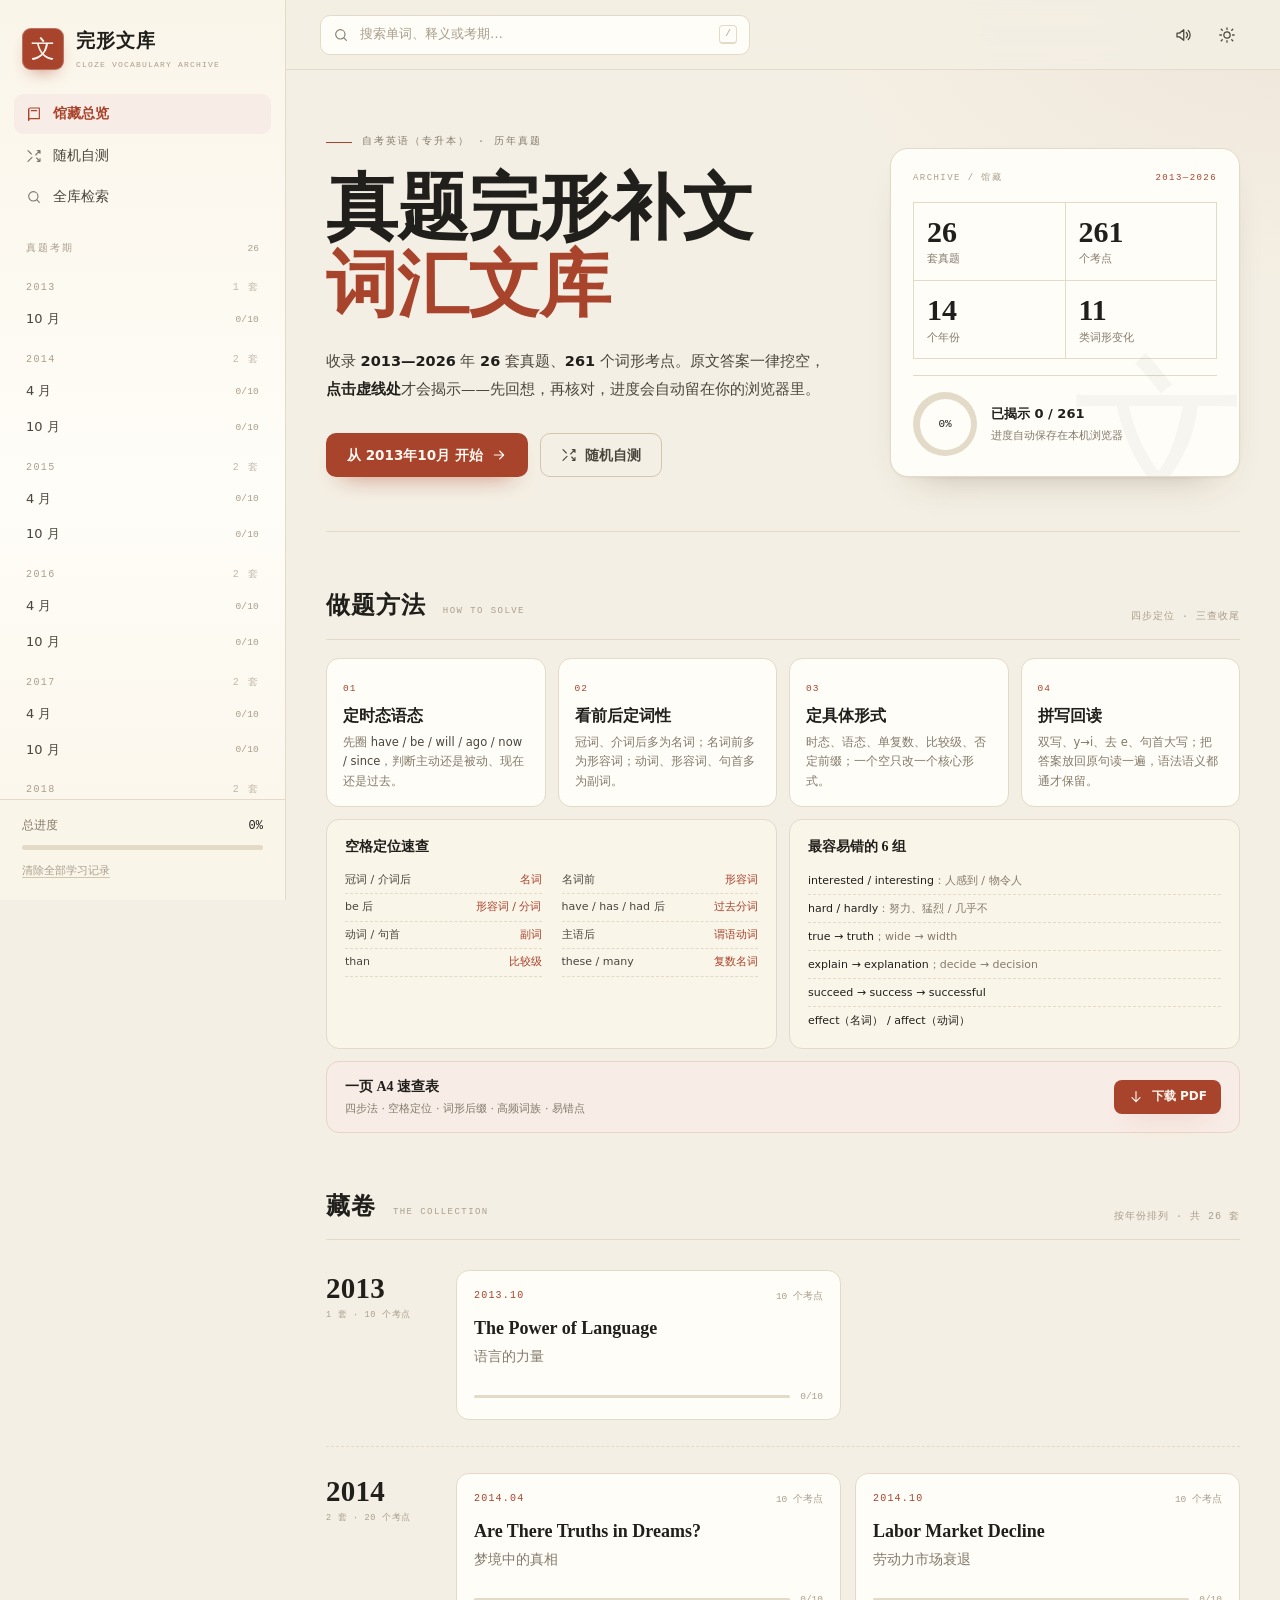
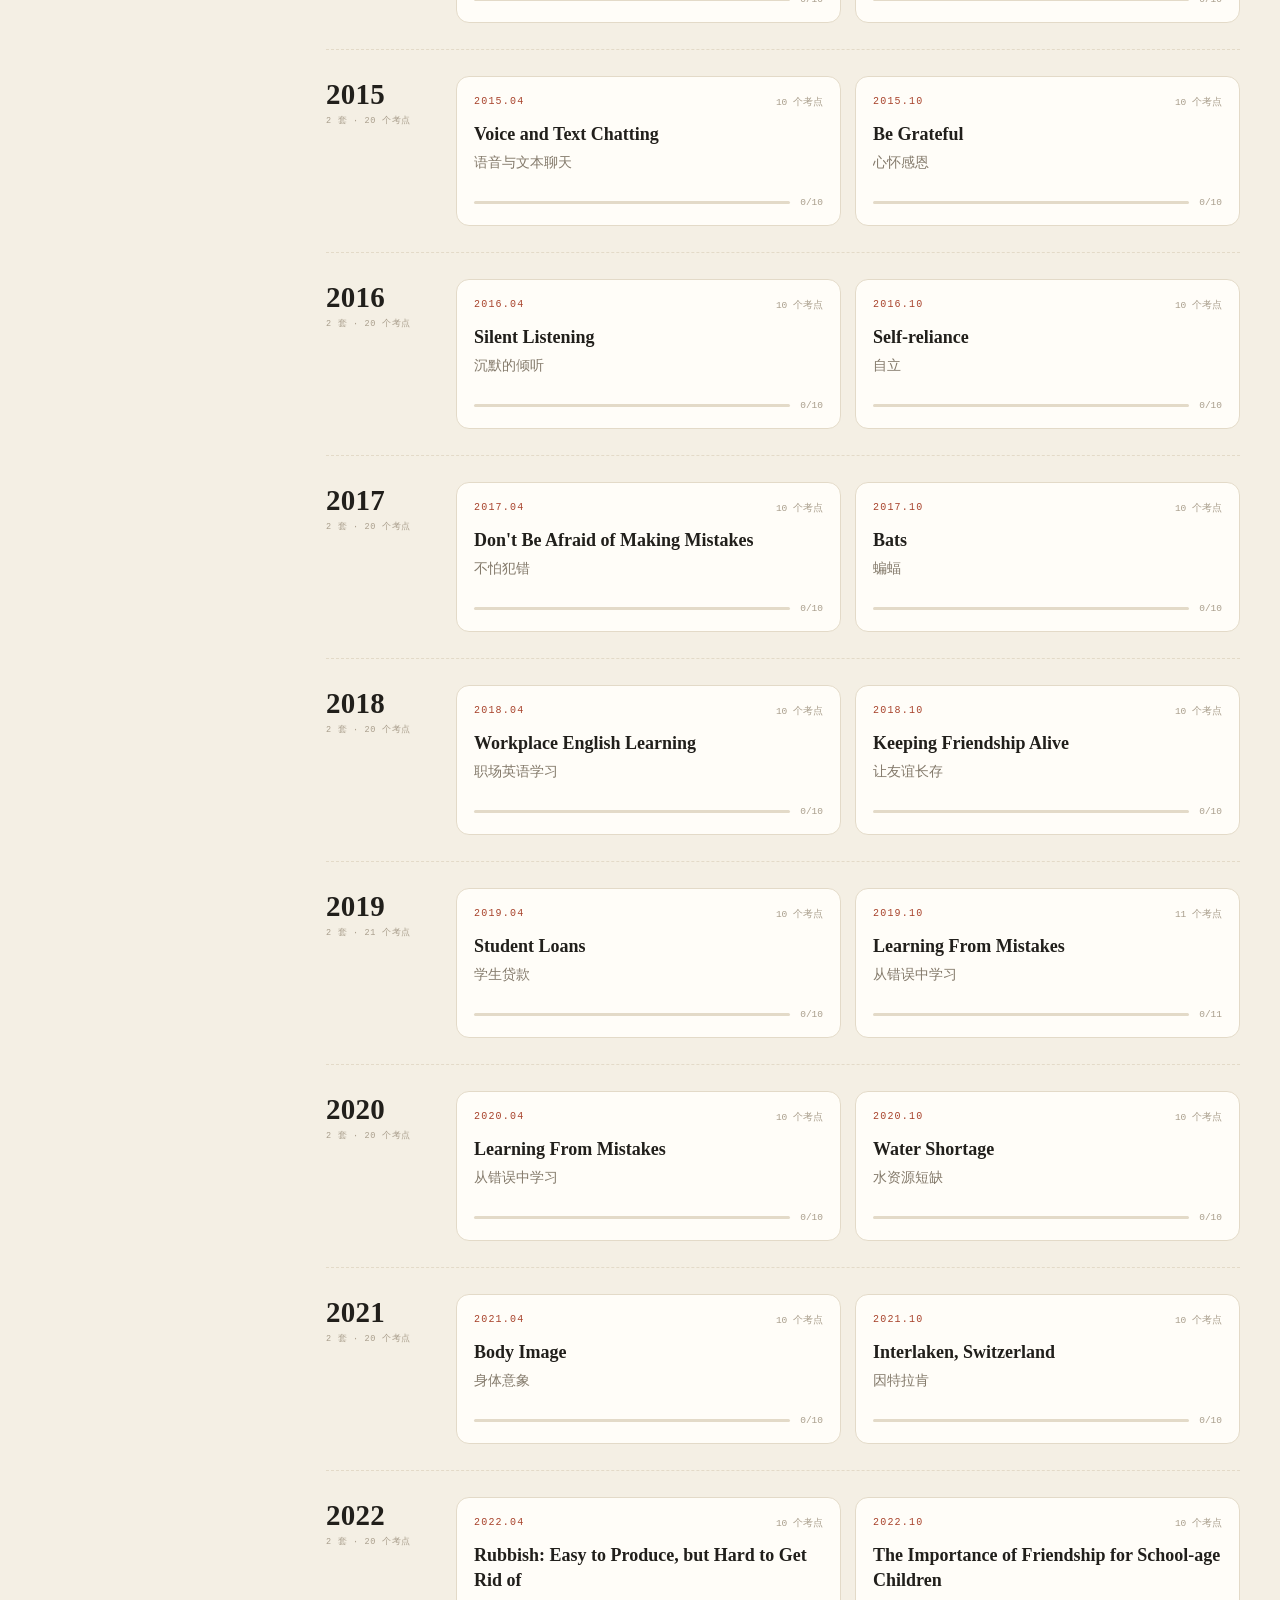
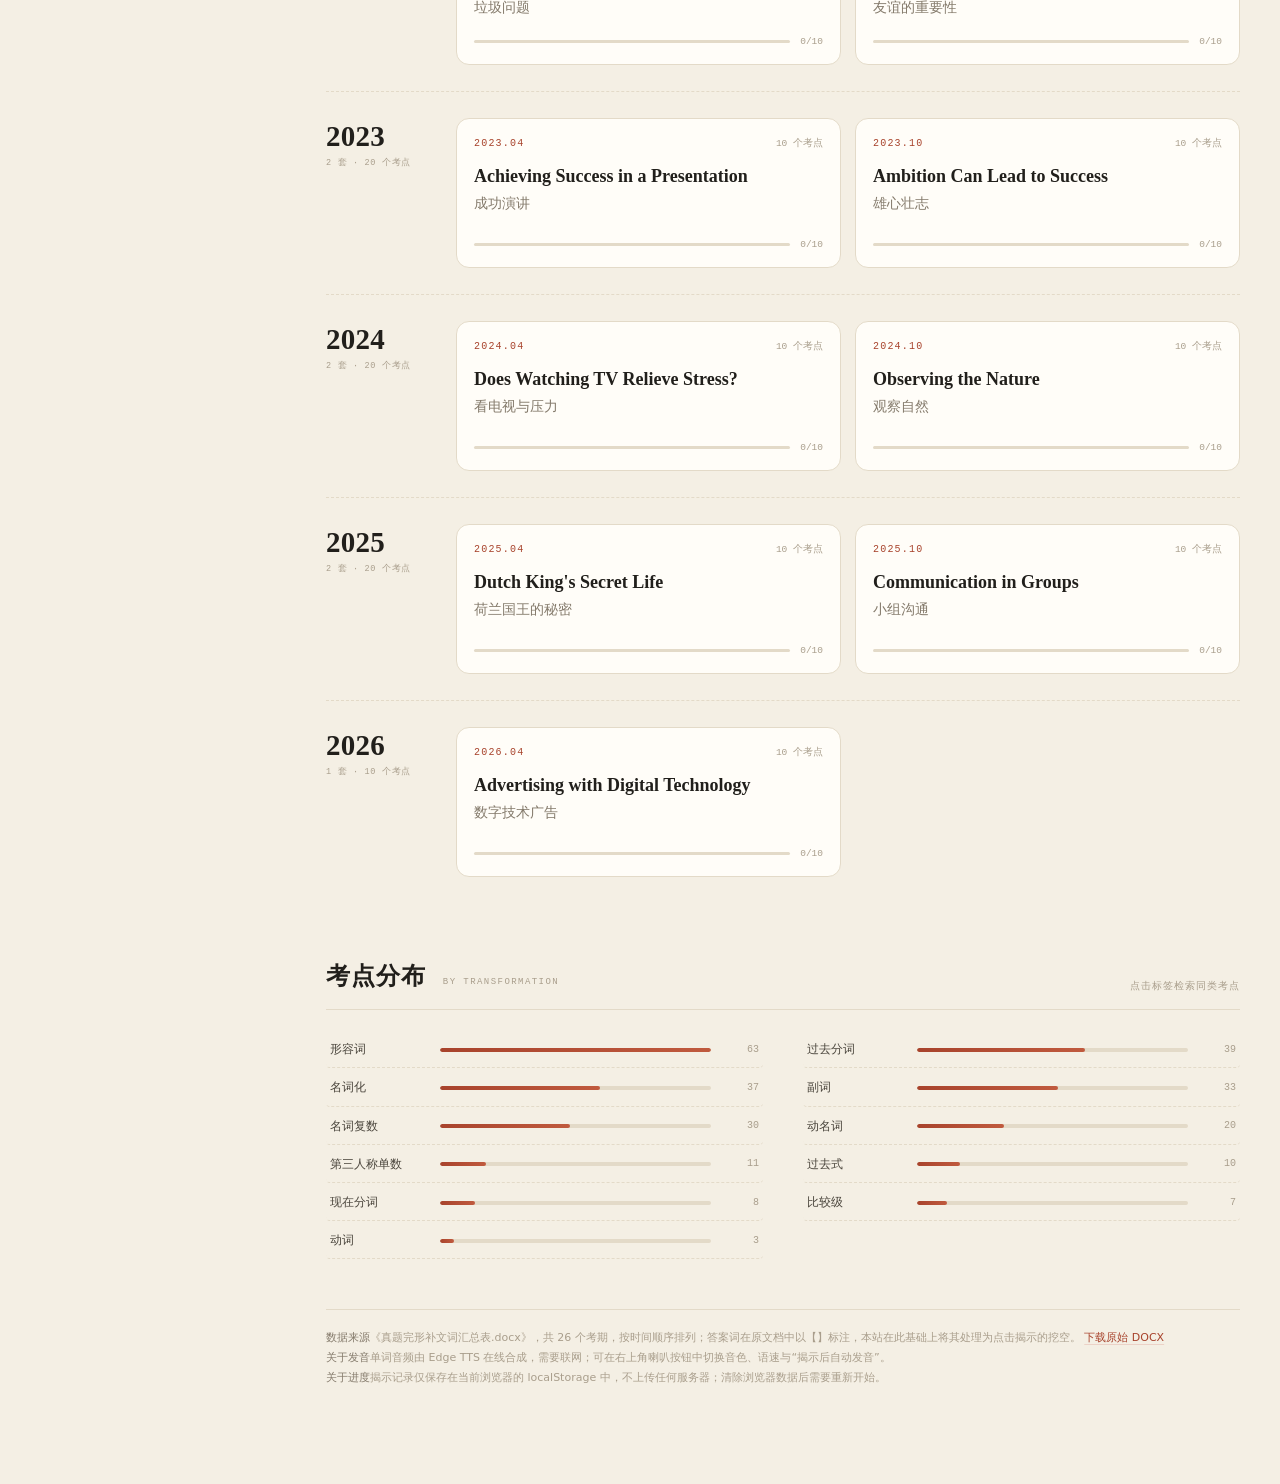
==== commit 17166572: "Add files via upload" ====
--- a/index.html
+++ b/index.html
@@ -52,10 +52,6 @@
         <a class="side-link" href="#/search" data-nav="search">
           <svg class="icon" aria-hidden="true"><use href="#i-search"></use></svg>
           <span>全库检索</span>
-        </a>
-        <a class="side-link" href="flashcards/index.html">
-          <svg class="icon" aria-hidden="true"><use href="#i-check"></use></svg>
-          <span>词汇闪卡</span>
         </a>
 
         <div class="side-label">真题考期 <span id="paperCount">26</span></div>
--- a/assets/css/main.css
+++ b/assets/css/main.css
@@ -762,7 +762,132 @@
 .hero-progress-text { display: flex; flex-direction: column; gap: 2px; font-size: 11px; color: var(--muted); }
 .hero-progress-text b { font-size: 13px; font-weight: 600; color: var(--ink); }
 
-/* ---------- 8. 首页 · 年份与试卷 ---------- */
+/* ---------- 8. 首页 · 做题方法 ---------- */
+.method { position: relative; }
+
+.method-grid {
+  display: grid;
+  grid-template-columns: repeat(4, minmax(0, 1fr));
+  gap: 12px;
+  margin-top: 18px;
+}
+
+.method-card {
+  position: relative;
+  padding: 16px 16px 15px;
+  border: 1px solid var(--line);
+  border-radius: 13px;
+  background: var(--panel);
+  transition: border-color .2s, box-shadow .2s, transform .2s;
+}
+.method-card:hover {
+  border-color: var(--line-2);
+  box-shadow: var(--shadow);
+  transform: translateY(-2px);
+}
+.method-no {
+  font-family: var(--mono);
+  font-size: 9.5px;
+  letter-spacing: .12em;
+  color: var(--accent);
+}
+.method-card h3 {
+  margin: 8px 0 6px;
+  font-family: var(--serif);
+  font-size: 16px;
+  font-weight: 600;
+  line-height: 1.35;
+}
+.method-card p {
+  margin: 0;
+  font-size: 11.5px;
+  line-height: 1.7;
+  color: var(--muted);
+}
+.method-card p b { color: var(--ink-2); font-weight: 500; }
+
+.method-panels {
+  display: grid;
+  grid-template-columns: 1fr 1fr;
+  gap: 12px;
+  margin-top: 12px;
+}
+
+.method-panel {
+  padding: 16px 18px 14px;
+  border: 1px solid var(--line);
+  border-radius: 13px;
+  background: var(--panel-2);
+}
+.method-panel h3 {
+  margin-bottom: 8px;
+  font-family: var(--serif);
+  font-size: 14px;
+  font-weight: 600;
+}
+
+.method-list {
+  display: grid;
+  grid-template-columns: 1fr 1fr;
+  gap: 0 20px;
+  margin: 0;
+  padding: 0;
+  list-style: none;
+}
+.method-list li {
+  display: flex;
+  align-items: baseline;
+  justify-content: space-between;
+  gap: 8px;
+  padding: 5px 0;
+  border-bottom: 1px dashed var(--line);
+  font-size: 11px;
+  line-height: 1.5;
+}
+.method-list b { color: var(--ink-2); font-weight: 500; }
+.method-list span { color: var(--accent); white-space: nowrap; }
+
+.method-traps {
+  margin: 0;
+  padding: 0;
+  list-style: none;
+}
+.method-traps li {
+  padding: 5px 0;
+  border-bottom: 1px dashed var(--line);
+  font-size: 11px;
+  line-height: 1.55;
+  color: var(--muted);
+}
+.method-traps li:last-child { border-bottom: 0; }
+.method-traps b { color: var(--ink); font-weight: 500; }
+
+.method-cta {
+  display: flex;
+  align-items: center;
+  justify-content: space-between;
+  gap: 16px;
+  margin-top: 12px;
+  padding: 14px 18px;
+  border: 1px solid var(--accent-line);
+  border-radius: 13px;
+  background: var(--accent-wash);
+}
+.method-cta b {
+  display: block;
+  font-family: var(--serif);
+  font-size: 14px;
+  font-weight: 600;
+}
+.method-cta span {
+  display: block;
+  margin-top: 2px;
+  font-size: 11px;
+  color: var(--muted);
+}
+.method-cta .btn { flex: none; }
+
+/* ---------- 9. 首页 · 年份与试卷 ---------- */
 .section-head {
   display: flex;
   align-items: flex-end;
@@ -1550,6 +1675,7 @@
   .hero-card { max-width: 540px; }
   .year-block { grid-template-columns: 70px minmax(0, 1fr); gap: 22px; }
   .dist { grid-template-columns: 1fr; }
+  .method-grid { grid-template-columns: 1fr 1fr; }
 }
 
 @media (max-width: 1024px) {
@@ -1628,6 +1754,11 @@
     line-height: 1.55;
   }
   .tip .icon { margin-top: 2px; }
+
+  .method-panels { grid-template-columns: 1fr; }
+  .method-list { grid-template-columns: 1fr; }
+  .method-cta { flex-direction: column; align-items: stretch; }
+  .method-cta .btn { width: 100%; }
 
   .section-head { margin-top: 42px; }
   .section-head p { display: none; }
@@ -1674,6 +1805,8 @@
   .hero-actions .btn { width: 100%; }
   .hero-actions .btn-primary { justify-content: space-between; }
   .dist-row { grid-template-columns: 84px minmax(0, 1fr) 30px; gap: 10px; }
+  .method-grid { grid-template-columns: 1fr; }
+  .method-card { padding: 14px 15px; }
 }
 
 @media (hover: none) {
